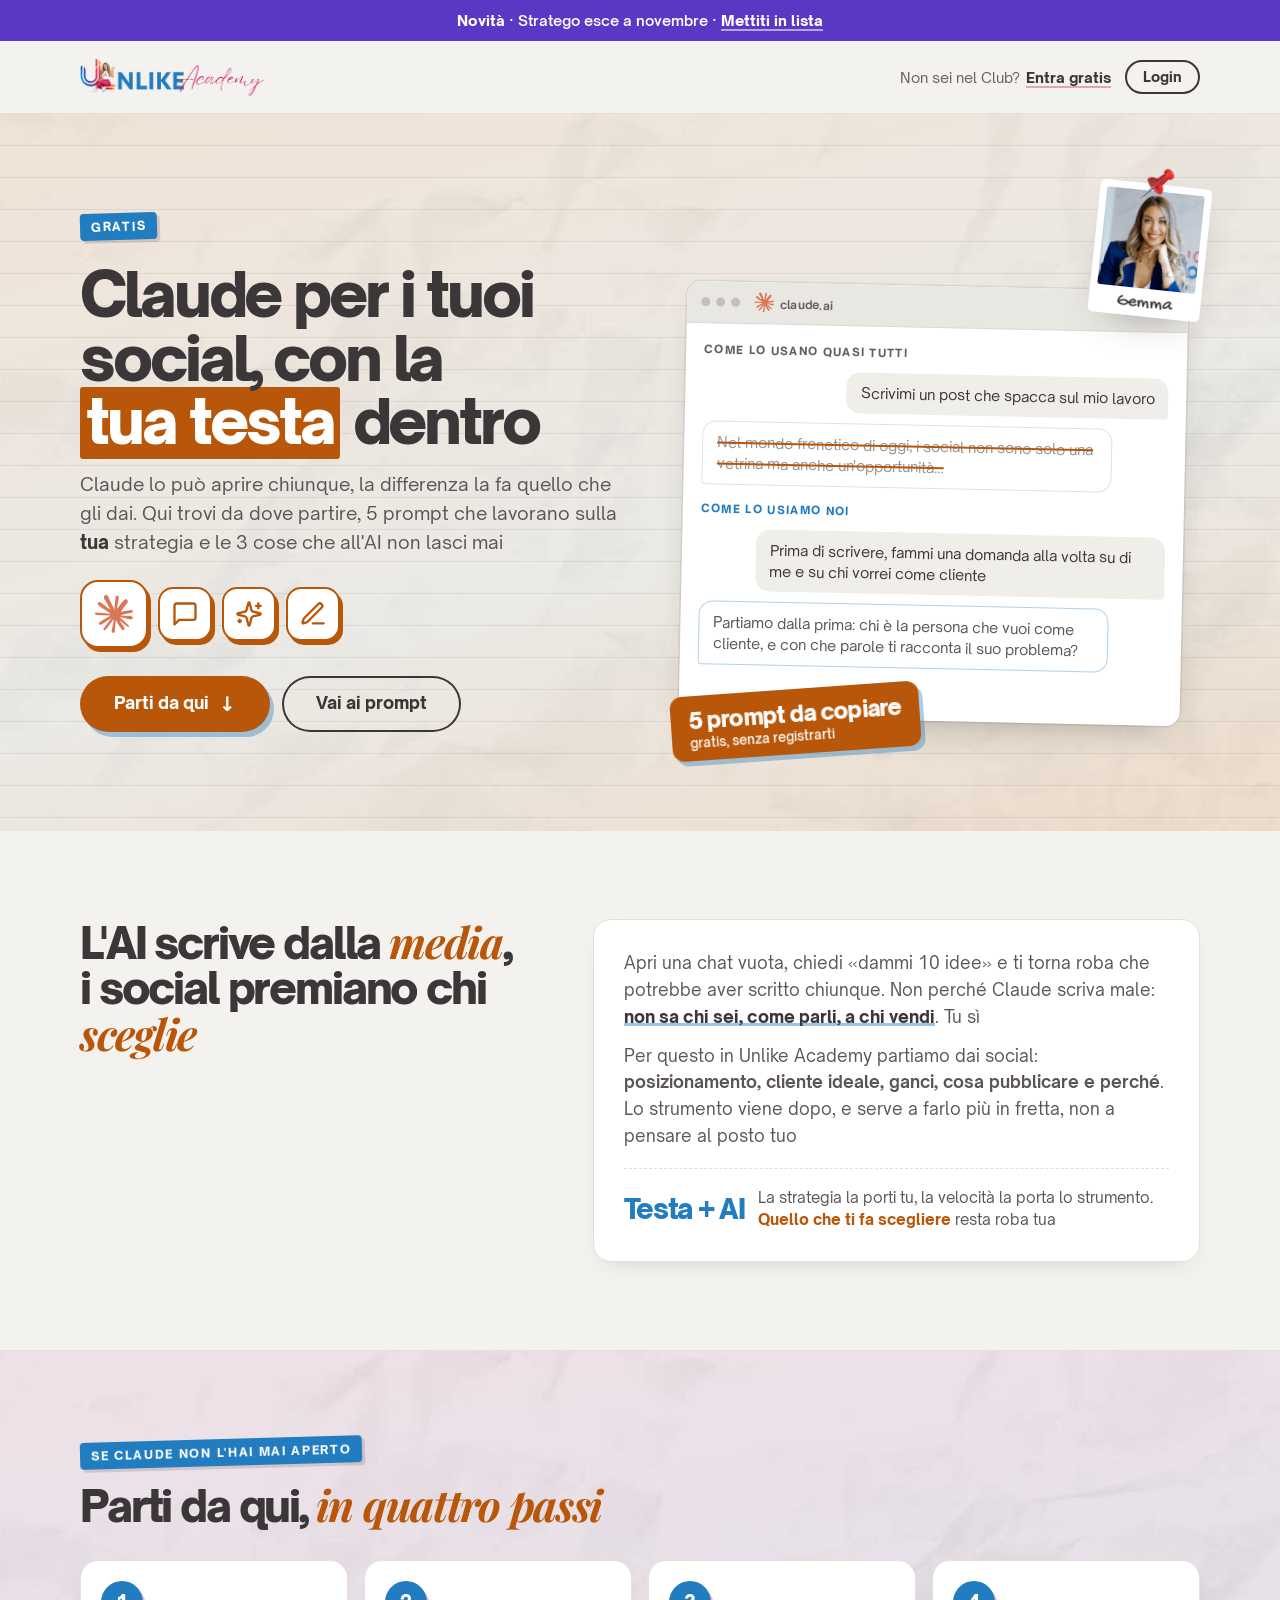
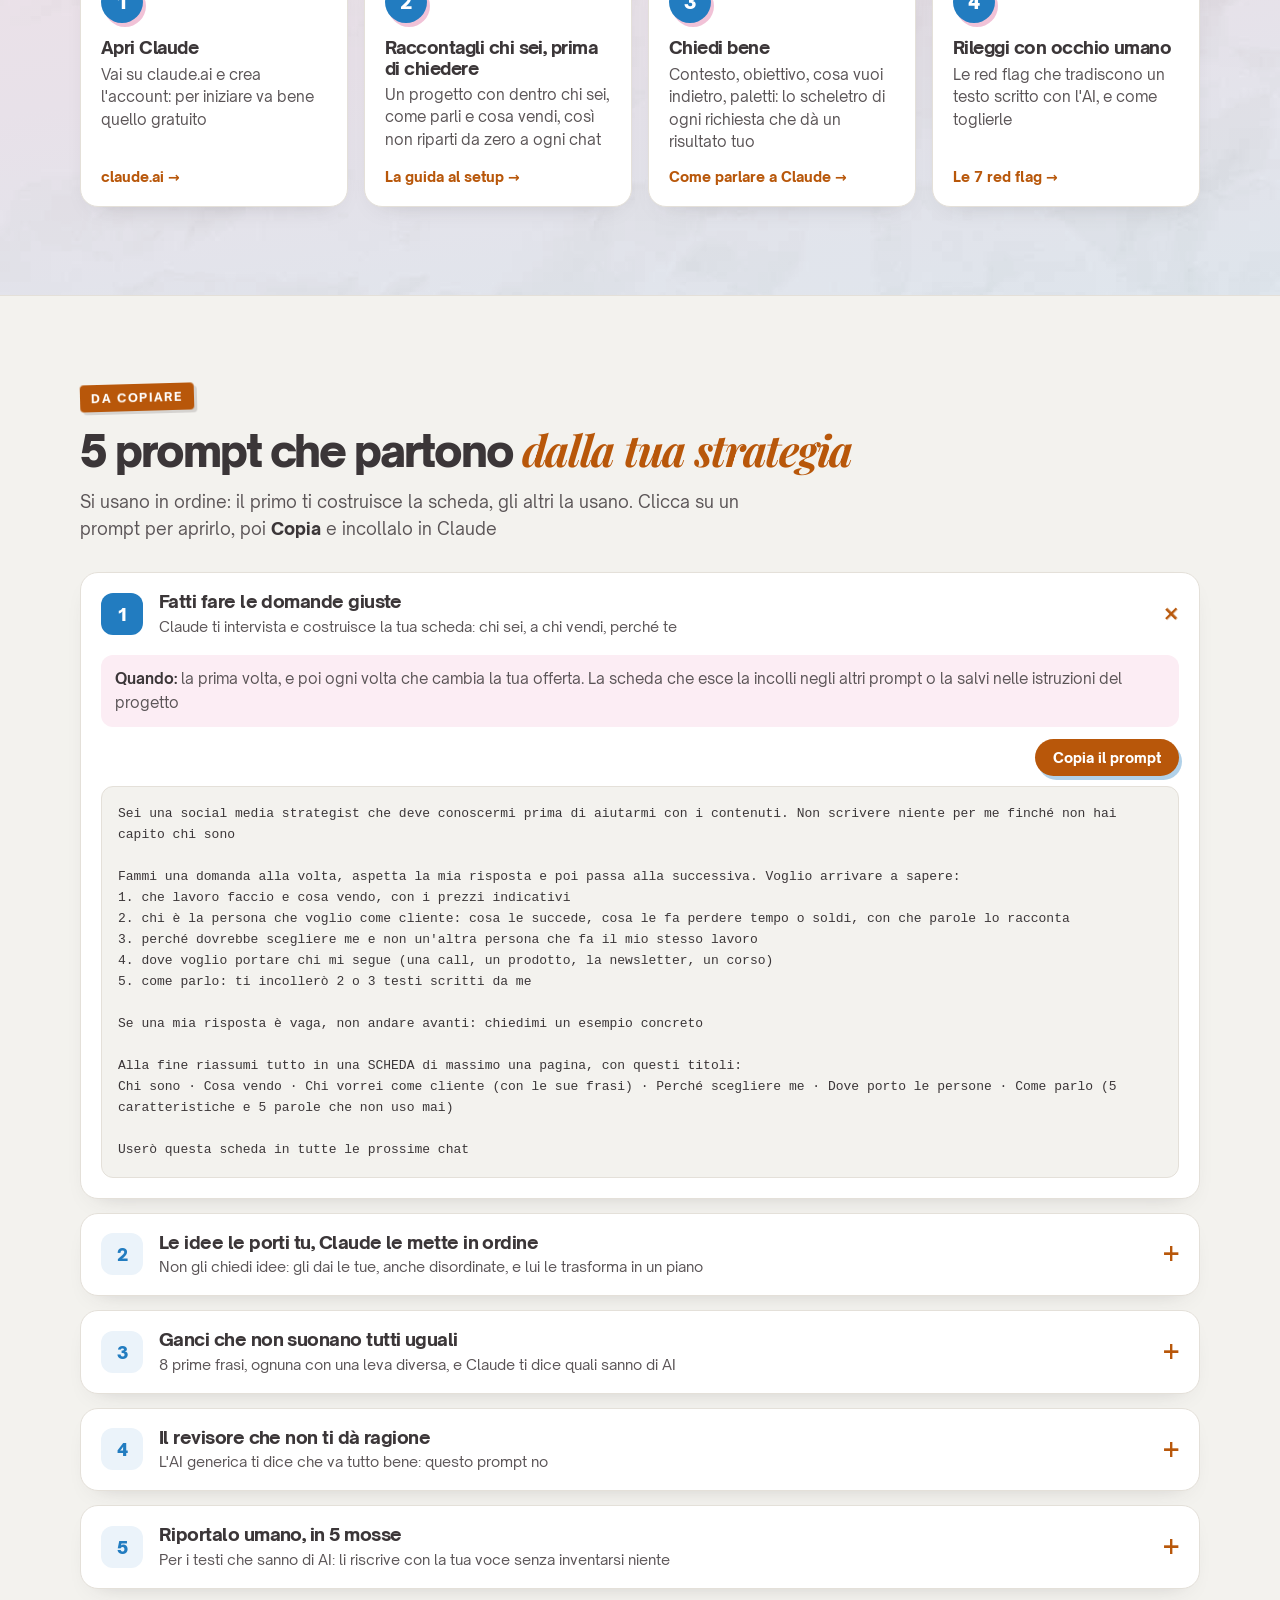
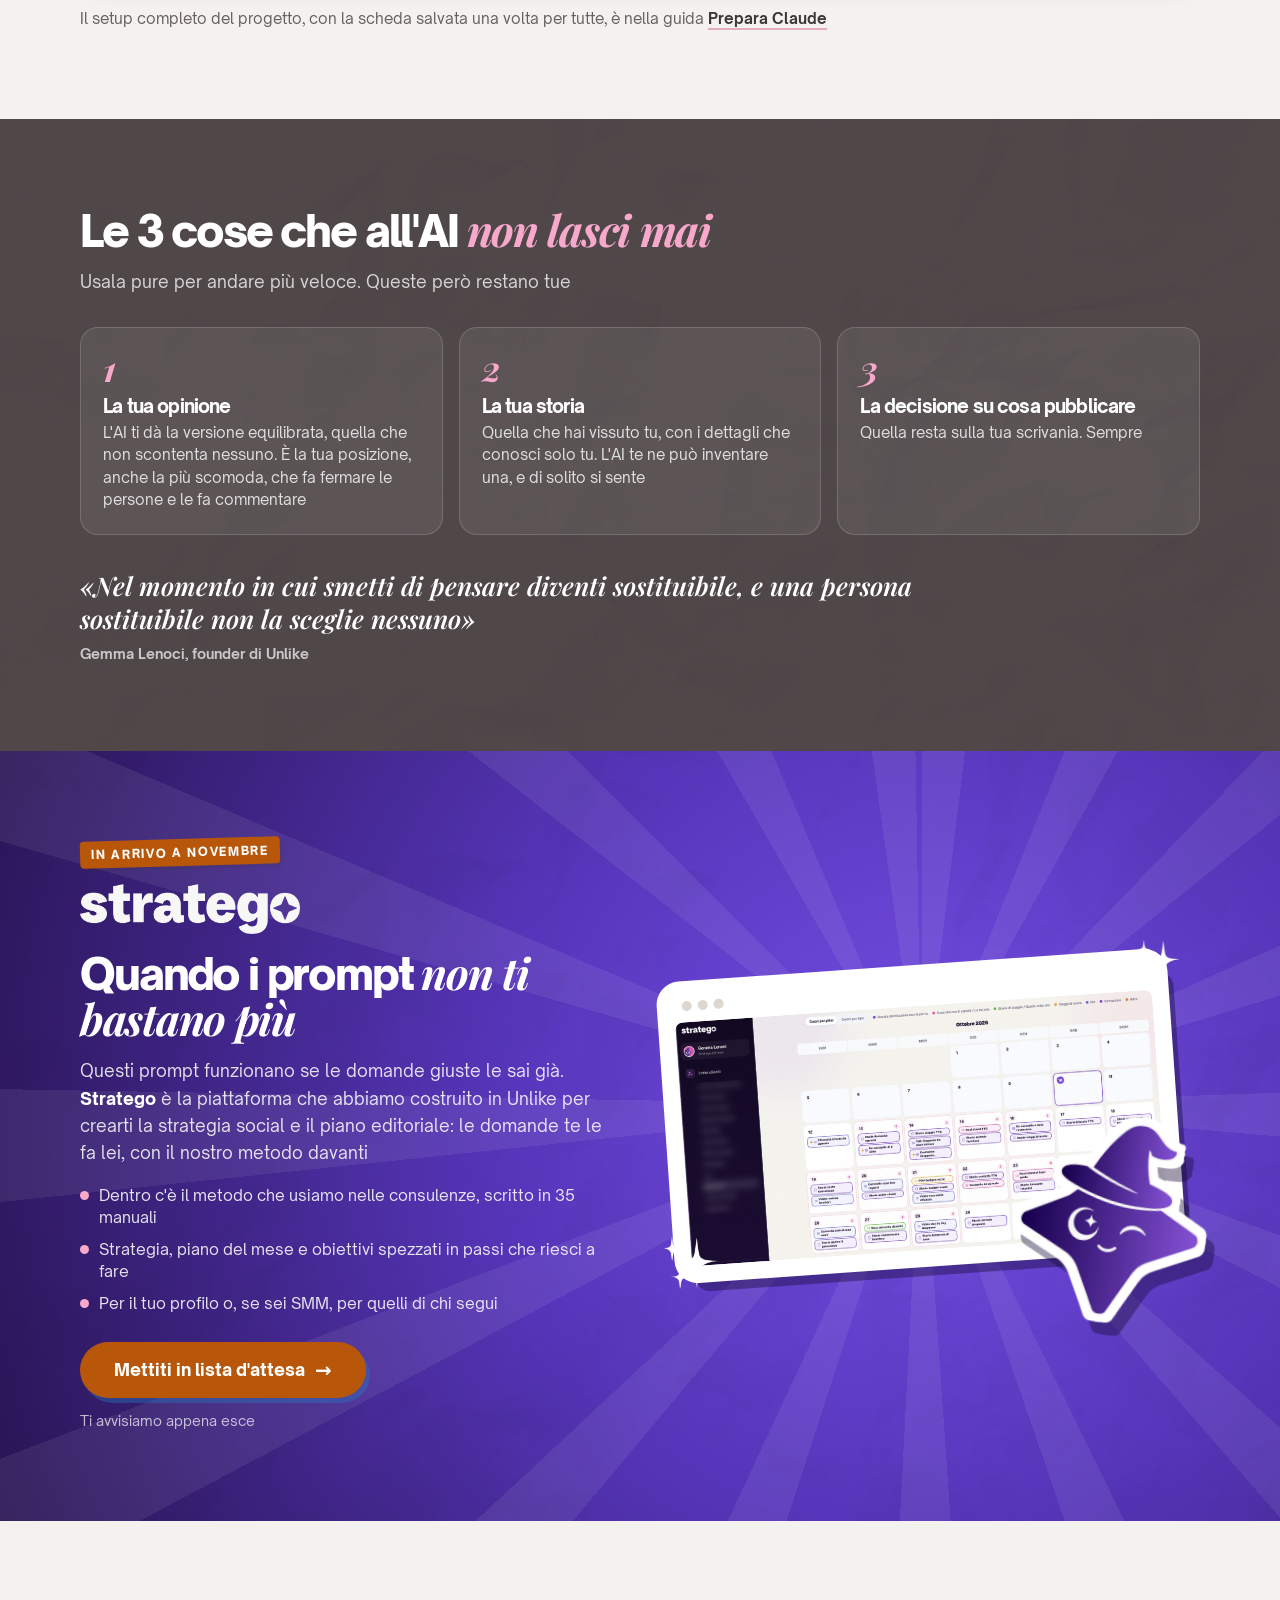
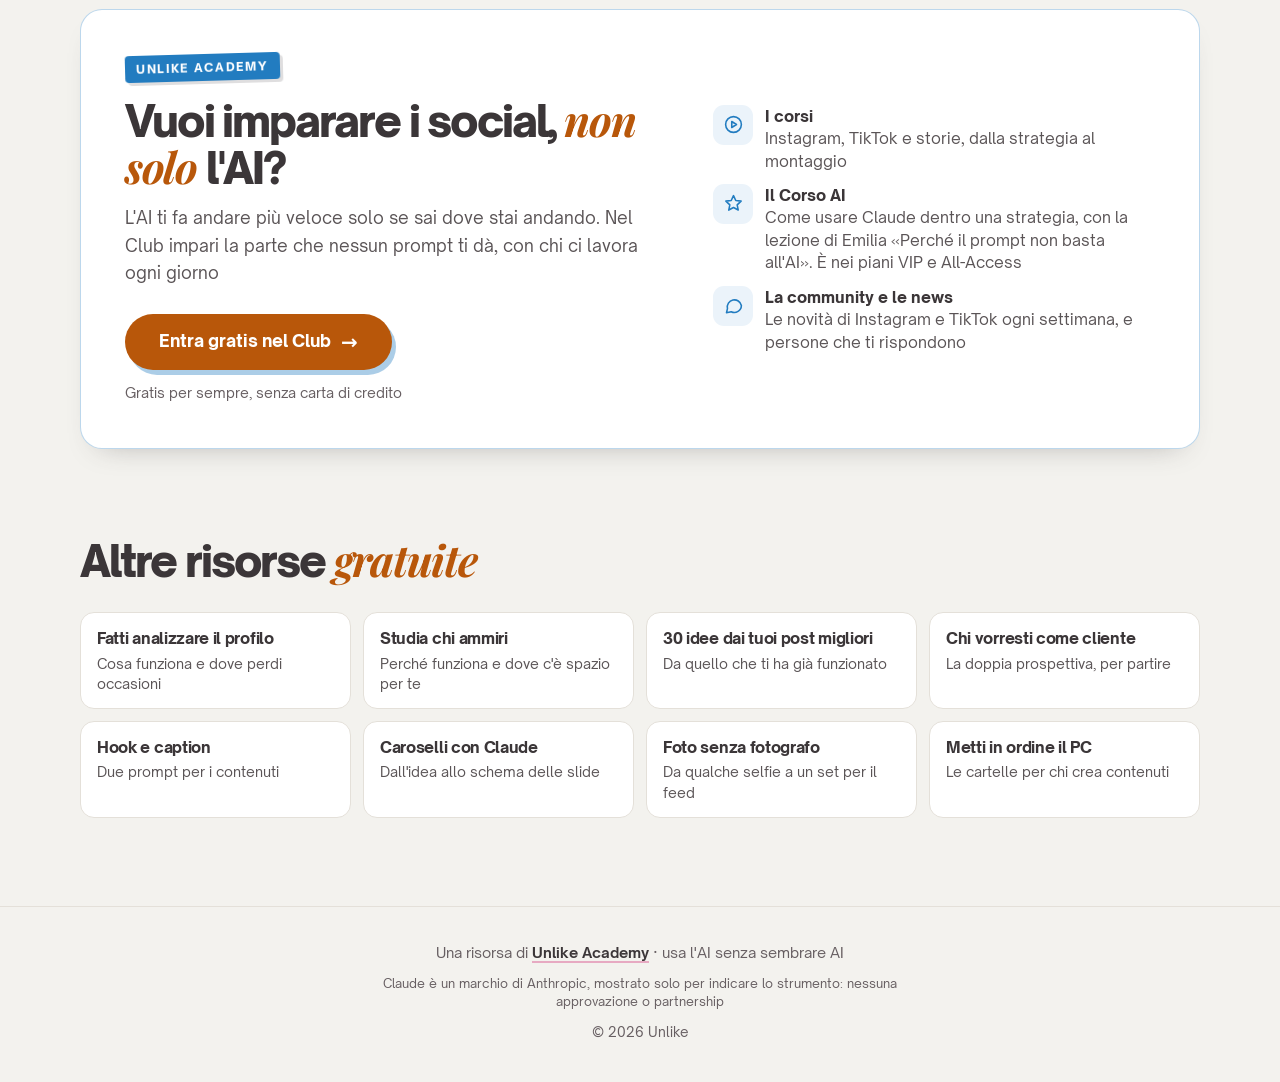
==== index.html @ d0c3ad4d "Testi neutri, senza distinzione di genere Co-Authored-By: Claude Sonnet 5.5 <noreply@anthropic.com>" ====
<!doctype html>
<html lang="it">
<head>
<meta charset="utf-8">
<meta name="viewport" content="width=device-width, initial-scale=1">
<title>Claude per i tuoi social · Unlike Academy</title>
<meta name="description" content="Da dove partire con Claude, 5 prompt che lavorano sulla tua strategia e le 3 cose che all'AI non lasci mai. Gratis, da Unlike Academy">
<link rel="canonical" href="https://aigratis.unlikeacademy.it/">
<meta property="og:title" content="Claude per i tuoi social, con la tua testa dentro">
<meta property="og:description" content="Da dove partire, 5 prompt da copiare e le 3 cose che all'AI non lasci mai. Gratis, da Unlike Academy">
<meta property="og:type" content="website">
<meta property="og:url" content="https://aigratis.unlikeacademy.it/">
<meta property="og:locale" content="it_IT">
<link rel="icon" href="assets/logo/favicon.png">
<link rel="apple-touch-icon" href="assets/logo/apple-touch-icon.png">
<link rel="preload" href="assets/fonts/open-sauce-sans-900.woff2" as="font" type="font/woff2" crossorigin>
<style>
@font-face{font-family:'Open Sauce Sans';src:url(assets/fonts/open-sauce-sans-400.woff2) format('woff2');font-weight:400;font-display:swap}
@font-face{font-family:'Open Sauce Sans';src:url(assets/fonts/open-sauce-sans-600.woff2) format('woff2');font-weight:600;font-display:swap}
@font-face{font-family:'Open Sauce Sans';src:url(assets/fonts/open-sauce-sans-700.woff2) format('woff2');font-weight:700;font-display:swap}
@font-face{font-family:'Open Sauce Sans';src:url(assets/fonts/open-sauce-sans-800.woff2) format('woff2');font-weight:800;font-display:swap}
@font-face{font-family:'Open Sauce Sans';src:url(assets/fonts/open-sauce-sans-900.woff2) format('woff2');font-weight:900;font-display:swap}
@font-face{font-family:'Playfair Display';src:url(assets/fonts/playfair-display-italic-base.woff2) format('woff2');font-weight:400 900;font-style:italic;font-display:swap}
@font-face{font-family:'Gochi Hand';src:url(assets/fonts/gochi-hand-400.woff2) format('woff2');font-weight:400;font-display:swap}

:root{
  --fucsia:#CD2471;--blu:#227CC0;--viola:#5B38C4;--viola-scuro:#2A1557;
  --ink:#3B3638;--body:#5A5456;--gray:#665E61;--line:#E4E0D9;--carta:#F3F2EE;--rosa-bg:#FCEDF4;--azzurro:#EBF3FA;
  --serif:'Playfair Display',Georgia,serif;--mano:'Gochi Hand',cursive;
  --mono:ui-monospace,SFMono-Regular,Menlo,Consolas,monospace;
  --ombra:0 18px 38px -20px rgba(59,54,56,.42)
}
*{margin:0;padding:0;box-sizing:border-box}
html{-webkit-text-size-adjust:100%;scroll-behavior:smooth}
body{font-family:'Open Sauce Sans',system-ui,sans-serif;color:var(--body);background:var(--carta);line-height:1.6;-webkit-font-smoothing:antialiased;overflow-x:hidden}
img{max-width:100%;height:auto;display:block}
a{color:inherit}
.wrap{width:min(1120px,92vw);margin-inline:auto}
h1,h2,h3{color:var(--ink);letter-spacing:-.045em;line-height:1.02}
h1,h2{isolation:isolate}
h1 em,h2 em{font-family:var(--serif);font-style:italic;font-weight:700;letter-spacing:-.03em;color:var(--fucsia)}
mark{position:relative;background:none;color:#fff;padding:0 .1em;white-space:nowrap}
mark::before{content:'';position:absolute;inset:.06em 0 -.02em;background:var(--fucsia);border-radius:.05em;z-index:-1}
mark.blu::before{background:var(--blu)}
.k{color:var(--fucsia);font-weight:800}
.s{color:var(--ink);font-weight:800;background:linear-gradient(transparent 82%,rgba(34,124,192,.45) 82%,rgba(34,124,192,.45) 94%,transparent 94%)}

.eyebrow{display:inline-block;font-weight:800;font-size:12px;line-height:1;letter-spacing:.14em;text-transform:uppercase;color:#fff;background:var(--blu);padding:8px 11px 7px;border-radius:4px;rotate:-1.6deg;box-shadow:3px 3px 0 rgba(59,54,56,.16)}
.eyebrow.rosa{background:var(--fucsia)}
.btn{display:inline-flex;align-items:center;justify-content:center;gap:10px;font-family:inherit;font-weight:800;font-size:17px;line-height:1.1;text-decoration:none;border:0;border-radius:100px;padding:18px 34px;cursor:pointer;transition:transform .2s,box-shadow .2s;text-align:center;background:var(--fucsia);color:#fff;box-shadow:4px 5px 0 rgba(34,124,192,.38)}
.btn:hover{transform:translate(-1px,-2px);box-shadow:5px 7px 0 rgba(34,124,192,.38)}
.btn:focus-visible,a:focus-visible,summary:focus-visible,button:focus-visible{outline:3px solid var(--blu);outline-offset:3px}
.btn-linea{background:transparent;color:var(--ink);box-shadow:inset 0 0 0 2px var(--ink)}
.btn-linea:hover{box-shadow:inset 0 0 0 2px var(--ink)}
.btn .ar{font-size:20px;line-height:1;transition:transform .2s}
.btn:hover .ar{transform:translateX(3px)}
.btns{display:flex;flex-wrap:wrap;gap:12px;margin-top:28px}

/* striscia Stratego */
.strip{display:block;background:var(--viola);color:#fff;text-decoration:none;font-size:14.5px;font-weight:600;text-align:center;padding:9px 16px}
.strip b{font-weight:800}
.strip u{text-decoration:none;border-bottom:2px solid rgba(255,255,255,.55);font-weight:800;white-space:nowrap}
.strip:hover u{border-bottom-color:#fff}

/* testata */
.hd{display:flex;align-items:center;justify-content:space-between;gap:16px;height:72px}
.hd img{height:38px;width:auto}
.hd a.acc{font-size:14.5px;color:var(--gray);text-decoration:none}
.hd a.acc b{color:var(--ink);font-weight:800;border-bottom:2px solid rgba(205,36,113,.4);margin-left:2px}
.hd a.acc:hover b{border-bottom-color:var(--fucsia)}

/* hero */
.hero{background:url(assets/texture/grana-leggera.jpg) center/cover,linear-gradient(rgba(34,124,192,.11) 1px,transparent 1px) 0 0/44px 44px,linear-gradient(90deg,rgba(34,124,192,.11) 1px,transparent 1px) 0 0/44px 44px,linear-gradient(165deg,#EBF3FA 0%,#F4F8FC 55%,#FCEDF4 100%);background-blend-mode:multiply,normal,normal,normal;border-top:1px solid var(--line)}
.hero .wrap{display:grid;grid-template-columns:1.02fr .98fr;gap:clamp(32px,5vw,64px);align-items:center;padding-block:clamp(40px,6vw,76px)}
.hero h1{font-weight:900;font-size:clamp(2.2rem,5.1vw,3.8rem);line-height:1.04;letter-spacing:-.05em;margin-top:22px}
.hero .sub{font-size:clamp(1.02rem,1.5vw,1.14rem);margin-top:18px;max-width:31em}
.hero .sub b{color:var(--ink);font-weight:800}

.visual{position:relative;padding:96px 16px 34px 0}
.frame{border-radius:14px;overflow:hidden;background:#fff;box-shadow:var(--ombra),0 0 0 1.5px rgba(59,54,56,.1);rotate:1.2deg}
.bar{display:flex;gap:6px;align-items:center;padding:10px 14px;background:#E9E7E1;border-bottom:1px solid rgba(59,54,56,.08)}
.bar i{width:9px;height:9px;border-radius:50%;background:rgba(59,54,56,.22);display:block}
.bar span{margin-left:8px;font-size:11.5px;font-weight:700;color:var(--gray);letter-spacing:.02em}
.chat{padding:18px 18px 52px;display:grid;gap:10px}
.chat .lbl{justify-self:start;font-size:11px;font-weight:800;letter-spacing:.12em;text-transform:uppercase;color:var(--gray)}
.chat .lbl.si{color:var(--blu);margin-top:6px}
.msg{max-width:88%;font-size:14.5px;line-height:1.45;padding:10px 14px;border-radius:14px}
.msg.tu{justify-self:end;background:#F0EEE9;color:var(--ink);border-bottom-right-radius:4px}
.msg.ai{justify-self:start;background:#fff;border:1.5px solid var(--line);color:var(--body);border-bottom-left-radius:4px}
.msg.no{color:#9A9395;text-decoration:line-through;text-decoration-color:var(--fucsia);text-decoration-thickness:2px}
.msg.ok{border-color:rgba(34,124,192,.35)}
.polaroid{position:absolute;right:-6px;top:-6px;width:112px;background:#fff;padding:7px 7px 28px;border-radius:5px;rotate:6deg;box-shadow:var(--ombra);z-index:2}
.polaroid img{aspect-ratio:1/1;object-fit:cover;object-position:50% 12%;border-radius:3px}
.polaroid span{position:absolute;left:0;right:0;bottom:4px;text-align:center;font-family:var(--mano);font-size:1.1rem;color:var(--ink);line-height:1}
.polaroid::before{content:'';position:absolute;top:-17px;left:50%;width:34px;height:34px;margin-left:-17px;background:url(assets/deco/puntina.png) center/contain no-repeat}
.sticker{position:absolute;left:-12px;bottom:0;z-index:2;background:var(--fucsia);color:#fff;border-radius:12px;padding:12px 18px 11px;rotate:-4deg;box-shadow:4px 5px 0 rgba(34,124,192,.38);line-height:1.15}
.sticker b{display:block;font-weight:900;font-size:1.4rem;letter-spacing:-.04em}
.sticker small{display:block;font-weight:600;font-size:.8rem;opacity:.95;margin-top:2px}

/* sezioni */
.sec{padding:clamp(52px,7vw,88px) 0}
.sh{font-weight:900;font-size:clamp(1.75rem,3.8vw,2.7rem);letter-spacing:-.05em;line-height:1.04}
.lead{margin-top:14px;font-size:1.06rem;max-width:40em}
.lead+.lead{margin-top:12px}
.lead b{color:var(--ink);font-weight:800}
.split{display:grid;grid-template-columns:.85fr 1.15fr;gap:clamp(28px,5vw,64px);align-items:start}
.split .sh{position:sticky;top:24px}

/* il punto */
.punto{background:#fff;border:1.5px solid var(--line);border-radius:18px;padding:clamp(22px,3vw,30px);box-shadow:0 10px 24px -18px rgba(59,54,56,.35)}
.punto p{font-size:1.05rem}
.punto p+p{margin-top:12px}
.punto .num{display:flex;gap:14px;align-items:center;margin-top:18px;padding-top:18px;border-top:1.5px dashed var(--line)}
.punto .num b{flex:none;font-weight:900;font-size:1.7rem;white-space:nowrap;letter-spacing:-.05em;color:var(--blu);line-height:1}
.punto .num span{font-size:15px;line-height:1.45}

/* passi */
.steps{background:url(assets/texture/grana-leggera.jpg) center/cover,linear-gradient(172deg,#FCEDF4 0%,#F5EEF6 50%,#EBF3FA 100%);background-blend-mode:multiply,normal;border-block:1px solid var(--line)}
.steps ol{list-style:none;display:grid;grid-template-columns:repeat(4,1fr);gap:16px;margin-top:32px}
.steps li{background:#fff;border:1.5px solid var(--line);border-radius:18px;padding:20px 20px 18px;box-shadow:0 10px 24px -18px rgba(59,54,56,.35);display:flex;flex-direction:column}
.steps .n{width:42px;height:42px;border-radius:50%;background:var(--blu);color:#fff;font-weight:900;font-size:1.2rem;letter-spacing:0;display:flex;align-items:center;justify-content:center;box-shadow:3px 4px 0 rgba(205,36,113,.28)}
.steps h3{font-weight:800;font-size:1.1rem;letter-spacing:-.03em;margin-top:14px;line-height:1.15}
.steps p{font-size:15px;margin-top:6px;line-height:1.5}
.steps a.go{margin-top:auto;padding-top:12px;font-size:14px;font-weight:800;color:var(--fucsia);text-decoration:none}
.steps a.go:hover{text-decoration:underline;text-underline-offset:3px}

/* prompt */
.prompts{display:grid;gap:14px;margin-top:30px}
.pr{background:#fff;border:1.5px solid var(--line);border-radius:18px;box-shadow:0 10px 24px -18px rgba(59,54,56,.35);overflow:hidden}
.pr summary{list-style:none;cursor:pointer;display:grid;grid-template-columns:auto 1fr auto;gap:16px;align-items:center;padding:18px 20px}
.pr summary::-webkit-details-marker{display:none}
.pr .pn{width:42px;height:42px;border-radius:12px;background:var(--azzurro);color:var(--blu);font-weight:900;font-size:1.1rem;display:flex;align-items:center;justify-content:center}
.pr[open] .pn{background:var(--blu);color:#fff}
.pr h3{font-weight:800;font-size:1.12rem;letter-spacing:-.03em;line-height:1.2}
.pr .q{display:block;font-size:14.5px;color:var(--body);font-weight:400;letter-spacing:0;margin-top:3px;line-height:1.45}
.pr .plus{font-size:1.6rem;font-weight:600;color:var(--fucsia);line-height:1}
.pr[open] .plus{transform:rotate(45deg)}
.pr .in{padding:0 20px 20px}
.pr .uso{font-size:15px;background:var(--rosa-bg);border-radius:12px;padding:12px 14px}
.pr .uso b{color:var(--ink)}
.pr .act{display:flex;justify-content:flex-end;margin-top:12px}
.copy{font-family:inherit;font-weight:800;font-size:14px;color:#fff;background:var(--fucsia);border:0;border-radius:100px;padding:10px 18px;cursor:pointer;box-shadow:3px 4px 0 rgba(34,124,192,.35)}
.copy.done{background:var(--blu);box-shadow:none}
.pr pre{margin-top:10px;padding:16px;background:var(--carta);border:1.5px solid var(--line);border-radius:12px;font-family:var(--mono);font-size:13px;line-height:1.62;white-space:pre-wrap;word-break:break-word;color:var(--ink);max-height:420px;overflow-y:auto}
.nota{margin-top:18px;font-size:15px;color:var(--gray)}
.nota a{color:var(--ink);font-weight:700;text-decoration:none;border-bottom:2px solid rgba(205,36,113,.35)}

/* tre cose */
.tre{background:url(assets/texture/grana-leggera.jpg) center/cover,#544B4D;background-blend-mode:multiply,normal;color:rgba(255,255,255,.82)}
.tre .sh{color:#fff}
.tre .sh em{color:#F7A8CB}
.tre .lead{color:rgba(255,255,255,.78)}
.tre ol{list-style:none;display:grid;grid-template-columns:repeat(3,1fr);gap:16px;margin-top:32px}
.tre li{background:rgba(255,255,255,.07);border:1.5px solid rgba(255,255,255,.16);border-radius:18px;padding:22px}
.tre li b{display:block;font-family:var(--serif);font-style:italic;font-weight:700;font-size:2.2rem;line-height:1;color:#F7A8CB}
.tre li h3{color:#fff;font-weight:800;font-size:1.15rem;margin-top:12px}
.tre li p{font-size:15px;margin-top:6px;line-height:1.5}
.cit{margin-top:34px;max-width:36em;font-family:var(--serif);font-style:italic;font-weight:600;font-size:clamp(1.25rem,2.4vw,1.6rem);line-height:1.3;color:#fff}
.cit small{display:block;font-family:'Open Sauce Sans',sans-serif;font-style:normal;font-weight:700;font-size:14px;color:rgba(255,255,255,.7);margin-top:10px}

/* Stratego */
.stratego{position:relative;overflow:hidden;color:rgba(255,255,255,.88);background:url(assets/texture/grana-leggera.jpg) center/cover,radial-gradient(circle at 72% 46%,#7A52F0 0%,#5B38C4 42%,#2A1557 100%);background-blend-mode:multiply,normal}
.stratego::before{content:'';position:absolute;inset:0;background:repeating-conic-gradient(from 0deg at 72% 46%,rgba(255,255,255,.07) 0 7deg,transparent 7deg 22deg);pointer-events:none}
.stratego .wrap{position:relative;display:grid;grid-template-columns:1fr 1fr;gap:clamp(28px,5vw,64px);align-items:center}
.stratego .wm{width:220px;margin-top:18px}
.stratego .sh{color:#fff;margin-top:16px}
.stratego .sh em{color:#fff}
.stratego .lead{color:rgba(255,255,255,.86)}
.stratego .lead b{color:#fff}
.stratego ul{list-style:none;margin-top:18px;display:grid;gap:9px}
.stratego li{display:flex;gap:10px;font-size:15.5px;line-height:1.45}
.stratego li::before{content:'';flex:none;width:9px;height:9px;border-radius:50%;background:#F7A8CB;margin-top:7px}
.stratego .micro{font-size:14px;color:rgba(255,255,255,.7);margin-top:12px}
.sv{position:relative;padding:20px 30px 60px 0}
.sv .win{background:#fff;border-radius:16px;padding:34px 10px 10px;rotate:-4deg;box-shadow:0 0 0 7px #fff,12px 16px 0 rgba(20,8,50,.4);position:relative}
.sv .win::before{content:'';position:absolute;left:18px;top:13px;width:10px;height:10px;border-radius:50%;background:#DCD7CF;box-shadow:16px 0 0 #DCD7CF,32px 0 0 #DCD7CF}
.sv .win img{border-radius:8px}
.sv .mago{position:absolute;right:-6px;bottom:0;width:min(190px,40%);rotate:8deg;filter:drop-shadow(0 6px 0 #fff) drop-shadow(0 -6px 0 #fff) drop-shadow(6px 0 0 #fff) drop-shadow(-6px 0 0 #fff) drop-shadow(10px 12px 0 rgba(20,8,50,.4))}
.sv .sc{position:absolute;filter:brightness(0) invert(1);width:56px}

/* Club */
.club .box{background:#fff;border:1.5px solid rgba(34,124,192,.3);border-radius:22px;padding:clamp(24px,4vw,44px);box-shadow:0 14px 30px -20px rgba(59,54,56,.4);display:grid;grid-template-columns:1.1fr .9fr;gap:clamp(24px,4vw,48px);align-items:center}
.club ul{list-style:none;display:grid;gap:12px}
.club li{display:grid;grid-template-columns:40px 1fr;gap:12px;align-items:start;font-size:15.5px;line-height:1.45}
.club li .ic{width:40px;height:40px;border-radius:11px;background:var(--azzurro);color:var(--blu);display:flex;align-items:center;justify-content:center}
.club li .ic svg{width:21px;height:21px;fill:none;stroke:currentColor;stroke-width:1.8;stroke-linecap:round;stroke-linejoin:round}
.club li b{display:block;color:var(--ink);font-weight:800}
.club .micro{font-size:14px;color:var(--gray);margin-top:12px}

/* altre risorse */
.altre{display:grid;grid-template-columns:repeat(4,1fr);gap:12px;margin-top:28px}
.altre a{background:#fff;border:1.5px solid var(--line);border-radius:14px;padding:16px 16px 14px;text-decoration:none;transition:border-color .2s,transform .2s}
.altre a:hover{border-color:rgba(205,36,113,.45);transform:translateY(-2px)}
.altre b{display:block;color:var(--ink);font-weight:800;font-size:15.5px;letter-spacing:-.02em;line-height:1.25}
.altre span{display:block;font-size:14px;margin-top:5px;line-height:1.45}

footer{padding:34px 0 40px;text-align:center;font-size:14.5px;color:var(--gray);border-top:1px solid var(--line)}
footer p+p{margin-top:10px;font-size:13.5px}
footer a{color:var(--ink);font-weight:700;text-decoration:none;border-bottom:2px solid rgba(205,36,113,.35)}
footer a:hover{border-bottom-color:var(--fucsia)}

@media(max-width:980px){
  .steps ol{grid-template-columns:repeat(2,1fr)}
  .altre{grid-template-columns:repeat(2,1fr)}
}
@media(max-width:900px){
  .hero .wrap,.split,.stratego .wrap,.club .box{grid-template-columns:1fr}
  .split .sh{position:static}
  .visual{max-width:560px;margin-inline:auto;width:100%;padding-top:84px}
  .sv{max-width:560px;margin-inline:auto;width:100%}
  .tre ol{grid-template-columns:1fr}
}
@media(max-width:640px){
  .hd{height:64px}.hd img{height:33px}
  .hd a.acc span{display:none}
  .btn{width:100%}
  .hero .wrap{padding-top:30px}
  .visual{padding-right:8px}
  .polaroid{width:86px;right:-2px}
  .sticker{left:-4px;padding:10px 14px 9px}
  .sticker b{font-size:1.15rem}
  .msg{font-size:13.5px;max-width:92%}
  .steps ol,.altre{grid-template-columns:1fr}
  .pr summary{grid-template-columns:auto 1fr;gap:12px;padding:16px}
  .pr .plus{display:none}
  .pr .in{padding:0 14px 16px}
  .pr pre{font-size:12.5px;padding:12px}
  .copy{width:100%}
  .stratego .wm{width:170px}
}
@media(prefers-reduced-motion:reduce){*{transition:none!important;scroll-behavior:auto!important}}

/* Login di Circle in alto a destra (19/10/2026) */
.hd .dx{display:flex;align-items:center;gap:14px}
.hd .login{font-size:14px;font-weight:800;color:var(--ink);text-decoration:none;border:2px solid var(--ink);border-radius:100px;padding:7px 16px;line-height:1.1;white-space:nowrap;transition:background .15s,color .15s}
.hd .login:hover{background:var(--ink);color:#fff}
@media(max-width:640px){.hd .dx{gap:10px}.hd .dx .back{display:none}.hd .login{padding:6px 13px;font-size:13.5px}}
@media(max-width:480px){.hd .dx .acc{display:none}}
@media(max-width:480px){.hd .dx .acc{display:none}}

/* Kit di riconoscimento della risorsa (19/10/2026) */
:root{--fucsia:#B8570A}
.hero{background:url(assets/texture/grana-leggera.jpg) center/cover,repeating-linear-gradient(transparent,transparent 31px,rgba(59,54,56,.09) 31px,rgba(59,54,56,.09) 32px),linear-gradient(165deg,#FDF0E2 0%,#F8F7F3 58%,#FBE9D6 100%);background-blend-mode:multiply,normal,normal}

.rigatop{display:flex;align-items:center;gap:18px;flex-wrap:wrap}
.timbro{font-family:'Gochi Hand',cursive;font-size:1.3rem;line-height:1;color:var(--fucsia);rotate:-4deg;border:2.5px solid var(--fucsia);border-radius:10px;padding:4px 12px 2px;white-space:nowrap;display:inline-block}
.kit{display:flex;flex-wrap:wrap;align-items:center;gap:10px;margin-top:22px}
.kit .cap{font-family:'Gochi Hand',cursive;font-size:1.2rem;line-height:1.1;color:var(--fucsia);rotate:-2deg;margin-left:6px}
.kt{position:relative;width:54px;height:54px;border-radius:15px;background:#fff;border:2px solid var(--fucsia);box-shadow:3px 4px 0 var(--fucsia);display:flex;align-items:center;justify-content:center;color:var(--fucsia);flex:none}
.kt.grande{width:68px;height:68px;border-radius:18px}
.kt img{width:30px;height:30px;object-fit:contain;display:block}
.kt.grande img{width:38px;height:38px}
.kt svg.ic{width:28px;height:28px}
.kt.grande svg.ic{width:36px;height:36px}
.kt.scuro{background:#2B2628;border-color:#2B2628}
.kt.barrato{box-shadow:none;border-color:var(--line,#E4E0D9)}
.kt.barrato img,.kt.barrato svg.ic{filter:grayscale(1);opacity:.45}
.kt svg.x{position:absolute;left:6px;top:6px;width:calc(100% - 12px);height:calc(100% - 12px);color:var(--fucsia)}
.voto87{display:inline-flex;align-items:baseline;gap:2px;border:3px solid var(--fucsia);border-radius:100px;padding:6px 18px;background:#fff;color:var(--fucsia);font-weight:700}
.voto87 b{font-size:2rem;letter-spacing:-.05em;font-weight:900;color:var(--fucsia)}
.logo-in{width:20px;height:20px;vertical-align:-4px;margin-right:6px;object-fit:contain;display:inline-block}
.marchi{font-size:12.5px;color:var(--gray,#665E61);max-width:46em;margin:10px auto 0;line-height:1.45}
@media(max-width:640px){.kt{width:48px;height:48px}.kt.grande{width:60px;height:60px}.kit{gap:8px}}
</style>
</head>
<body>

<a class="strip" href="#stratego"><b>Novità</b> · Stratego esce a novembre · <u>Mettiti in lista</u></a>

<header class="wrap hd">
  <img src="assets/logo/logo.webp" alt="Unlike Academy" width="768" height="158">
  <div class="dx"><a class="acc" href="https://entra.unlikeacademy.it/?utm_source=aigratis&amp;utm_medium=testata&amp;utm_campaign=claude"><span>Non sei nel Club?</span> <b>Entra gratis</b></a><a class="login" href="https://club.unlikeacademy.it/sign_in" target="_blank" rel="noopener">Login</a></div>
</header>

<main>
<section class="hero">
  <div class="wrap">
    <div>
      <span class="eyebrow">Gratis</span>
      <h1>Claude per i tuoi social, con la <mark>tua testa</mark> dentro</h1>
      <p class="sub">Claude lo può aprire chiunque, la differenza la fa quello che gli dai. Qui trovi da dove partire, 5 prompt che lavorano sulla <b>tua</b> strategia e le 3 cose che all'AI non lasci mai</p>
      <!-- kit --><div class="kit"><span class="kt grande"><img src="assets/loghi/claude.svg" alt="Claude" width="30" height="30"></span><span class="kt"><svg class="ic" viewBox="0 0 24 24" fill="none" stroke="currentColor" stroke-width="2" stroke-linecap="round" stroke-linejoin="round" aria-hidden="true">
  <path d="M21 15a2 2 0 0 1-2 2H7l-4 4V5a2 2 0 0 1 2-2h14a2 2 0 0 1 2 2z" />
</svg></span><span class="kt"><svg class="ic" viewBox="0 0 24 24" fill="none" stroke="currentColor" stroke-width="2" stroke-linecap="round" stroke-linejoin="round" aria-hidden="true">
  <path d="M9.937 15.5A2 2 0 0 0 8.5 14.063l-6.135-1.582a.5.5 0 0 1 0-.962L8.5 9.936A2 2 0 0 0 9.937 8.5l1.582-6.135a.5.5 0 0 1 .963 0L14.063 8.5A2 2 0 0 0 15.5 9.937l6.135 1.581a.5.5 0 0 1 0 .964L15.5 14.063a2 2 0 0 0-1.437 1.437l-1.582 6.135a.5.5 0 0 1-.963 0z" />
  <path d="M20 3v4" />
  <path d="M22 5h-4" />
  <path d="M4 17v2" />
  <path d="M5 18H3" />
</svg></span><span class="kt"><svg class="ic" viewBox="0 0 24 24" fill="none" stroke="currentColor" stroke-width="2" stroke-linecap="round" stroke-linejoin="round" aria-hidden="true">
  <path d="M12 20h9" />
  <path d="M16.376 3.622a1 1 0 0 1 3.002 3.002L7.368 18.635a2 2 0 0 1-.855.506l-2.872.838a.5.5 0 0 1-.62-.62l.838-2.872a2 2 0 0 1 .506-.854z" />
</svg></span></div><div class="btns">
        <a class="btn" href="#parti">Parti da qui <span class="ar">&darr;</span></a>
        <a class="btn btn-linea" href="#prompt">Vai ai prompt</a>
      </div>
    </div>
    <div class="visual">
      <figure class="polaroid"><img src="assets/img/gemma-polaroid.jpg" alt="Gemma Lenoci" width="390" height="520"><span>Gemma</span></figure>
      <div class="frame" aria-hidden="true">
        <div class="bar"><i></i><i></i><i></i><span><img class="logo-in" src="assets/loghi/claude.svg" alt="" width="20" height="20">claude.ai</span></div>
        <div class="chat">
          <span class="lbl">Come lo usano quasi tutti</span>
          <div class="msg tu">Scrivimi un post che spacca sul mio lavoro</div>
          <div class="msg ai no">Nel mondo frenetico di oggi, i social non sono solo una vetrina ma anche un'opportunità…</div>
          <span class="lbl si">Come lo usiamo noi</span>
          <div class="msg tu">Prima di scrivere, fammi una domanda alla volta su di me e su chi vorrei come cliente</div>
          <div class="msg ai ok">Partiamo dalla prima: chi è la persona che vuoi come cliente, e con che parole ti racconta il suo problema?</div>
        </div>
      </div>
      <div class="sticker"><b>5 prompt da copiare</b><small>gratis, senza registrarti</small></div>
    </div>
  </div>
</section>

<section class="sec">
  <div class="wrap split">
    <h2 class="sh">L'AI scrive dalla <em>media</em>, i social premiano chi <em>sceglie</em></h2>
    <div class="punto">
      <p>Apri una chat vuota, chiedi «dammi 10 idee» e ti torna roba che potrebbe aver scritto chiunque. Non perché Claude scriva male: <span class="s">non sa chi sei, come parli, a chi vendi</span>. Tu sì</p>
      <p>Per questo in Unlike Academy partiamo dai social: <b>posizionamento, cliente ideale, ganci, cosa pubblicare e perché</b>. Lo strumento viene dopo, e serve a farlo più in fretta, non a pensare al posto tuo</p>
      <div class="num"><b>Testa + AI</b><span>La strategia la porti tu, la velocità la porta lo strumento. <span class="k">Quello che ti fa scegliere</span> resta roba tua</span></div>
    </div>
  </div>
</section>

<section class="sec steps" id="parti">
  <div class="wrap">
    <span class="eyebrow">Se Claude non l'hai mai aperto</span>
    <h2 class="sh" style="margin-top:16px">Parti da qui, <em>in quattro passi</em></h2>
    <ol>
      <li><span class="n">1</span><h3>Apri Claude</h3><p>Vai su claude.ai e crea l'account: per iniziare va bene quello gratuito</p><a class="go" href="https://claude.ai" target="_blank" rel="noopener">claude.ai &rarr;</a></li>
      <li><span class="n">2</span><h3>Raccontagli chi sei, prima di chiedere</h3><p>Un progetto con dentro chi sei, come parli e cosa vendi, così non riparti da zero a ogni chat</p><a class="go" href="prepara-claude.html">La guida al setup &rarr;</a></li>
      <li><span class="n">3</span><h3>Chiedi bene</h3><p>Contesto, obiettivo, cosa vuoi indietro, paletti: lo scheletro di ogni richiesta che dà un risultato tuo</p><a class="go" href="parlare-a-claude.html">Come parlare a Claude &rarr;</a></li>
      <li><span class="n">4</span><h3>Rileggi con occhio umano</h3><p>Le red flag che tradiscono un testo scritto con l'AI, e come toglierle</p><a class="go" href="scrivi-senza-ai.html">Le 7 red flag &rarr;</a></li>
    </ol>
  </div>
</section>

<section class="sec" id="prompt">
  <div class="wrap">
    <span class="eyebrow rosa">Da copiare</span>
    <h2 class="sh" style="margin-top:16px">5 prompt che partono <em>dalla tua strategia</em></h2>
    <p class="lead">Si usano in ordine: il primo ti costruisce la scheda, gli altri la usano. Clicca su un prompt per aprirlo, poi <b>Copia</b> e incollalo in Claude</p>

    <div class="prompts">
      <details class="pr" open>
        <summary><span class="pn">1</span><h3>Fatti fare le domande giuste<span class="q">Claude ti intervista e costruisce la tua scheda: chi sei, a chi vendi, perché te</span></h3><span class="plus">+</span></summary>
        <div class="in">
          <p class="uso"><b>Quando:</b> la prima volta, e poi ogni volta che cambia la tua offerta. La scheda che esce la incolli negli altri prompt o la salvi nelle istruzioni del progetto</p>
          <div class="act"><button class="copy" data-target="p1" type="button">Copia il prompt</button></div>
<pre id="p1">Sei una social media strategist che deve conoscermi prima di aiutarmi con i contenuti. Non scrivere niente per me finché non hai capito chi sono

Fammi una domanda alla volta, aspetta la mia risposta e poi passa alla successiva. Voglio arrivare a sapere:
1. che lavoro faccio e cosa vendo, con i prezzi indicativi
2. chi è la persona che voglio come cliente: cosa le succede, cosa le fa perdere tempo o soldi, con che parole lo racconta
3. perché dovrebbe scegliere me e non un'altra persona che fa il mio stesso lavoro
4. dove voglio portare chi mi segue (una call, un prodotto, la newsletter, un corso)
5. come parlo: ti incollerò 2 o 3 testi scritti da me

Se una mia risposta è vaga, non andare avanti: chiedimi un esempio concreto

Alla fine riassumi tutto in una SCHEDA di massimo una pagina, con questi titoli:
Chi sono · Cosa vendo · Chi vorrei come cliente (con le sue frasi) · Perché scegliere me · Dove porto le persone · Come parlo (5 caratteristiche e 5 parole che non uso mai)

Userò questa scheda in tutte le prossime chat</pre>
        </div>
      </details>

      <details class="pr">
        <summary><span class="pn">2</span><h3>Le idee le porti tu, Claude le mette in ordine<span class="q">Non gli chiedi idee: gli dai le tue, anche disordinate, e lui le trasforma in un piano</span></h3><span class="plus">+</span></summary>
        <div class="in">
          <p class="uso"><b>Quando:</b> una volta a settimana, con gli appunti sul telefono, le domande che ti fanno in DM e le frasi sentite dalle clienti</p>
          <div class="act"><button class="copy" data-target="p2" type="button">Copia il prompt</button></div>
<pre id="p2">Ecco la mia SCHEDA:
[incolla la scheda]

Qui sotto ti incollo le mie idee così come sono: appunti, frasi sentite dalle clienti, domande che mi fanno spesso, cose che ho notato questa settimana
[incolla i tuoi appunti, anche disordinati]

Non inventare idee nuove. Lavora solo sulle mie:
1. raggruppale per obiettivo: farmi scoprire, farmi conoscere e dare fiducia, vendere
2. per ognuna scrivi il formato più adatto (reel parlato, carosello, storie) e il motivo in una riga
3. dimmi quali idee sono troppo generiche e cosa manca per renderle mie (un esempio, un numero, una storia vera)
4. se un obiettivo resta vuoto dimmelo, non riempirlo tu

Restituisci una tabella con queste colonne: idea · obiettivo · formato · cosa aggiungere</pre>
        </div>
      </details>

      <details class="pr">
        <summary><span class="pn">3</span><h3>Ganci che non suonano tutti uguali<span class="q">8 prime frasi, ognuna con una leva diversa, e Claude ti dice quali sanno di AI</span></h3><span class="plus">+</span></summary>
        <div class="in">
          <p class="uso"><b>Quando:</b> hai l'idea ma non sai come aprire il contenuto. Scegli tu il gancio, poi lo dici con le tue parole</p>
          <div class="act"><button class="copy" data-target="p3" type="button">Copia il prompt</button></div>
<pre id="p3">Ecco la mia SCHEDA:
[incolla la scheda]

L'idea del contenuto è: [scrivi l'idea in una frase]

Scrivimi 8 ganci (la prima frase, quella che ferma lo scroll), ognuno con una leva diversa: un errore comune, una frase vera di chi vorrei come cliente, un numero, un'opinione netta, una domanda scomoda, un prima e dopo, una confessione, il contrario di quello che dicono tutti

Regole:
- usa le parole di chi vorrei come cliente, non le mie
- massimo 12 parole
- niente "scopri", "il segreto", niente emoji, niente trattini lunghi
- niente promesse che non posso mantenere

Poi segna i 2 ganci che secondo te suonano più "da AI" e spiega perché, e i 2 più forti per chi vorrei come cliente, con il motivo</pre>
        </div>
      </details>

      <details class="pr">
        <summary><span class="pn">4</span><h3>Il revisore che non ti dà ragione<span class="q">L'AI generica ti dice che va tutto bene: questo prompt no</span></h3><span class="plus">+</span></summary>
        <div class="in">
          <p class="uso"><b>Quando:</b> prima di pubblicare. Funziona su caption, script dei reel e testi delle slide</p>
          <div class="act"><button class="copy" data-target="p4" type="button">Copia il prompt</button></div>
<pre id="p4">Ecco la mia SCHEDA:
[incolla la scheda]

Ecco il contenuto che voglio pubblicare:
[incolla testo, script o slide]

Non farmi complimenti e non riscriverlo tutto. Fai la revisione come la farebbe una strategist esigente:
1. chi vorrei come cliente si ferma a leggerlo? Se no, in che punto la perdo
2. si capisce cosa penso io, o è un'opinione che potrebbe avere chiunque?
3. c'è una cosa vera mia (un caso, una storia, un numero) o è tutto generale?
4. dove porto le persone alla fine? È coerente con la mia scheda?
5. ci sono frasi che suonano da AI (elenchi di tre cose, "non solo... ma anche", trattini lunghi, chiuse a effetto)?

Per ogni punto dammi un voto da 1 a 5, la frase precisa che non va e cosa cambieresti. Se il contenuto non è da pubblicare, dimmelo</pre>
        </div>
      </details>

      <details class="pr">
        <summary><span class="pn">5</span><h3>Riportalo umano, in 5 mosse<span class="q">Per i testi che sanno di AI: li riscrive con la tua voce senza inventarsi niente</span></h3><span class="plus">+</span></summary>
        <div class="in">
          <p class="uso"><b>Quando:</b> hai un testo che «si sente» fatto con l'AI. Le parentesi quadre che lascia sono il pezzo che tocca a te</p>
          <div class="act"><button class="copy" data-target="p5" type="button">Copia il prompt</button></div>
<pre id="p5">Questo testo l'ho scritto con l'AI e si sente:
[incolla il testo]

Ecco 2 o 3 testi scritti da me, per farti sentire come parlo:
[incolla i tuoi testi]

Riscrivilo con la mia voce seguendo queste 5 mosse:
1. togli tutti i trattini lunghi
2. elimina le costruzioni "non solo... ma anche" e gli elenchi di tre cose di fila
3. alterna frasi lunghe e frasi corte, come quando parlo
4. dove il testo resta in equilibrio, rimetti un'opinione netta
5. dove c'è una frase generica lascia una parentesi quadra [qui metti un tuo esempio vero] invece di inventarlo tu

Non aggiungere dettagli, storie o numeri che non ti ho dato. Alla fine elencami cosa hai cambiato</pre>
        </div>
      </details>
    </div>
    <p class="nota">Il setup completo del progetto, con la scheda salvata una volta per tutte, è nella guida <a href="prepara-claude.html">Prepara Claude</a></p>
  </div>
</section>

<section class="sec tre">
  <div class="wrap">
    <h2 class="sh">Le 3 cose che all'AI <em>non lasci mai</em></h2>
    <p class="lead">Usala pure per andare più veloce. Queste però restano tue</p>
    <ol>
      <li><b>1</b><h3>La tua opinione</h3><p>L'AI ti dà la versione equilibrata, quella che non scontenta nessuno. È la tua posizione, anche la più scomoda, che fa fermare le persone e le fa commentare</p></li>
      <li><b>2</b><h3>La tua storia</h3><p>Quella che hai vissuto tu, con i dettagli che conosci solo tu. L'AI te ne può inventare una, e di solito si sente</p></li>
      <li><b>3</b><h3>La decisione su cosa pubblicare</h3><p>Quella resta sulla tua scrivania. Sempre</p></li>
    </ol>
    <p class="cit">«Nel momento in cui smetti di pensare diventi sostituibile, e una persona sostituibile non la sceglie nessuno»<small>Gemma Lenoci, founder di Unlike</small></p>
  </div>
</section>

<section class="sec stratego" id="stratego">
  <div class="wrap">
    <div>
      <span class="eyebrow rosa">In arrivo a novembre</span>
      <img class="wm" src="assets/stratego/stratego-wordmark-bianco.png" alt="Stratego" width="800" height="179">
      <h2 class="sh">Quando i prompt <em>non ti bastano più</em></h2>
      <p class="lead">Questi prompt funzionano se le domande giuste le sai già. <b>Stratego</b> è la piattaforma che abbiamo costruito in Unlike per crearti la strategia social e il piano editoriale: le domande te le fa lei, con il nostro metodo davanti</p>
      <ul>
        <li>Dentro c'è il metodo che usiamo nelle consulenze, scritto in 35 manuali</li>
        <li>Strategia, piano del mese e obiettivi spezzati in passi che riesci a fare</li>
        <li>Per il tuo profilo o, se sei SMM, per quelli di chi segui</li>
      </ul>
      <div class="btns"><a class="btn" href="https://stratego.social/?utm_source=aigratis&amp;utm_medium=banner&amp;utm_campaign=claude" target="_blank" rel="noopener">Mettiti in lista d'attesa <span class="ar">&rarr;</span></a></div>
      <p class="micro">Ti avvisiamo appena esce</p>
    </div>
    <div class="sv" aria-hidden="true">
      <div class="win"><img src="assets/stratego/app-calendario.jpg" alt="" width="1400" height="716"></div>
      <img class="sc" src="assets/stratego/scintille.png" alt="" style="left:-10px;bottom:30px">
      <img class="sc" src="assets/stratego/scintille.png" alt="" style="right:20px;top:-14px;width:44px">
      <img class="mago" src="assets/stratego/mascotte.png" alt="" width="390" height="420">
    </div>
  </div>
</section>

<section class="sec club">
  <div class="wrap">
    <div class="box">
      <div>
        <span class="eyebrow">Unlike Academy</span>
        <h2 class="sh" style="margin-top:16px">Vuoi imparare i social, <em>non solo</em> l'AI?</h2>
        <p class="lead">L'AI ti fa andare più veloce solo se sai dove stai andando. Nel Club impari la parte che nessun prompt ti dà, con chi ci lavora ogni giorno</p>
        <div class="btns"><a class="btn" href="https://entra.unlikeacademy.it/?utm_source=aigratis&amp;utm_medium=sezione&amp;utm_campaign=claude">Entra gratis nel Club <span class="ar">&rarr;</span></a></div>
        <p class="micro">Gratis per sempre, senza carta di credito</p>
      </div>
      <ul>
        <li><span class="ic"><svg viewBox="0 0 24 24"><circle cx="12" cy="12" r="9"/><path d="M10 8.6l5.4 3.4-5.4 3.4z"/></svg></span><span><b>I corsi</b>Instagram, TikTok e storie, dalla strategia al montaggio</span></li>
        <li><span class="ic"><svg viewBox="0 0 24 24"><path d="M12 3l2.6 5.6 6.1.7-4.5 4.2 1.2 6L12 16.6 6.6 19.5l1.2-6L3.3 9.3l6.1-.7z"/></svg></span><span><b>Il Corso AI</b>Come usare Claude dentro una strategia, con la lezione di Emilia «Perché il prompt non basta all'AI». È nei piani VIP e All-Access</span></li>
        <li><span class="ic"><svg viewBox="0 0 24 24"><path d="M21 12a8 8 0 0 1-11.6 7.1L4 20.2l1.1-4.7A8 8 0 1 1 21 12z"/></svg></span><span><b>La community e le news</b>Le novità di Instagram e TikTok ogni settimana, e persone che ti rispondono</span></li>
      </ul>
    </div>
  </div>
</section>

<section class="sec" style="padding-top:0">
  <div class="wrap">
    <h2 class="sh">Altre risorse <em>gratuite</em></h2>
    <div class="altre">
      <a href="analisi-profilo.html"><b>Fatti analizzare il profilo</b><span>Cosa funziona e dove perdi occasioni</span></a>
      <a href="analizza-competitor.html"><b>Studia chi ammiri</b><span>Perché funziona e dove c'è spazio per te</span></a>
      <a href="idee-dai-post.html"><b>30 idee dai tuoi post migliori</b><span>Da quello che ti ha già funzionato</span></a>
      <a href="cliente-ideale.html"><b>Chi vorresti come cliente</b><span>La doppia prospettiva, per partire</span></a>
      <a href="libreria-prompt.html"><b>Hook e caption</b><span>Due prompt per i contenuti</span></a>
      <a href="caroselli.html"><b>Caroselli con Claude</b><span>Dall'idea allo schema delle slide</span></a>
      <a href="foto-ai.html"><b>Foto senza fotografo</b><span>Da qualche selfie a un set per il feed</span></a>
      <a href="organizza-pc.html"><b>Metti in ordine il PC</b><span>Le cartelle per chi crea contenuti</span></a>
    </div>
  </div>
</section>
</main>

<footer>
  <div class="wrap">
    <p>Una risorsa di <a href="https://entra.unlikeacademy.it/?utm_source=aigratis&amp;utm_medium=footer&amp;utm_campaign=claude">Unlike Academy</a> · usa l'AI senza sembrare AI</p>
    <p class="marchi">Claude è un marchio di Anthropic, mostrato solo per indicare lo strumento: nessuna approvazione o partnership</p><p>© 2026 Unlike</p>
  </div>
</footer>

<script>
document.querySelectorAll('.copy').forEach(function(b){b.addEventListener('click',function(){
  var p=document.getElementById(b.dataset.target);if(!p)return;var t=p.innerText;
  var ok=function(){var o=b.textContent;b.textContent='Copiato ✓';b.classList.add('done');setTimeout(function(){b.textContent=o;b.classList.remove('done')},1800)};
  if(navigator.clipboard&&navigator.clipboard.writeText){navigator.clipboard.writeText(t).then(ok).catch(function(){fb(t,ok)})}else{fb(t,ok)}
})});
function fb(t,c){var a=document.createElement('textarea');a.value=t;a.style.position='fixed';a.style.opacity='0';document.body.appendChild(a);a.select();try{document.execCommand('copy')}catch(e){}document.body.removeChild(a);c()}
</script>

</body>
</html>
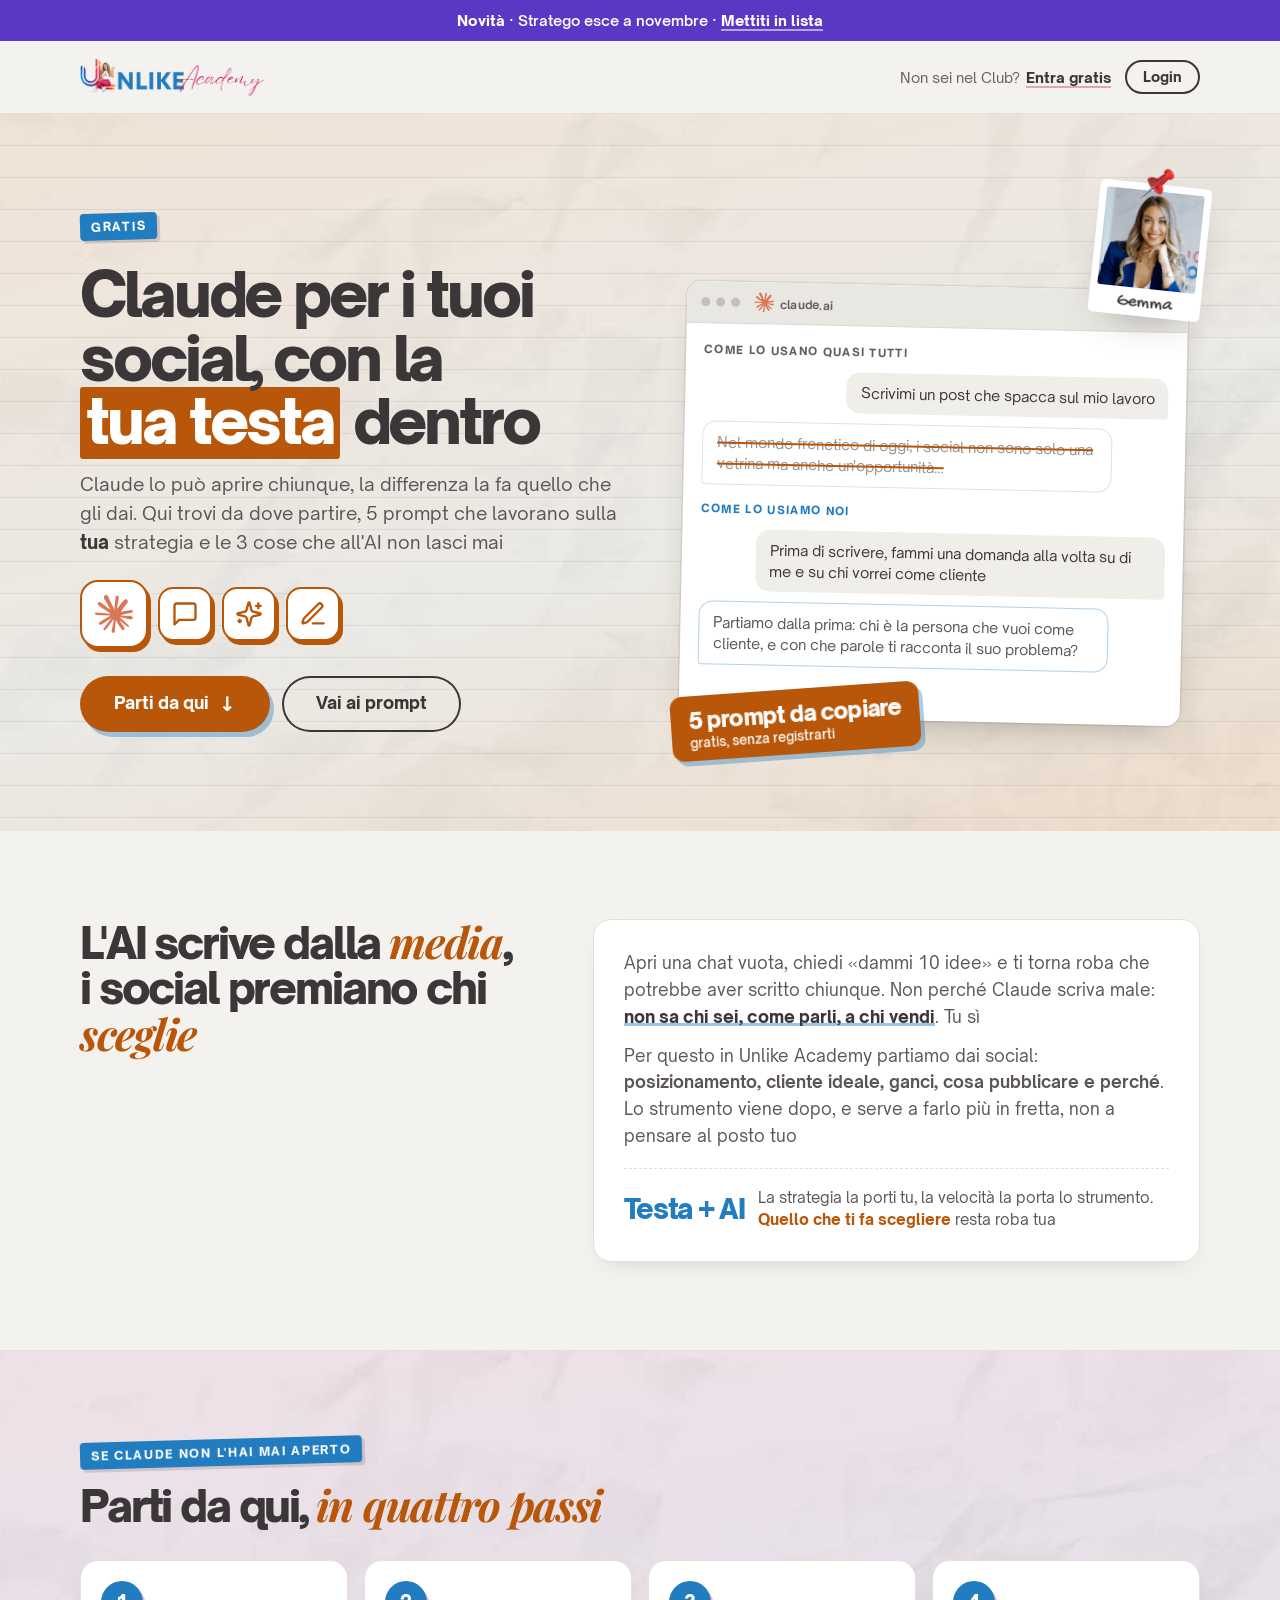
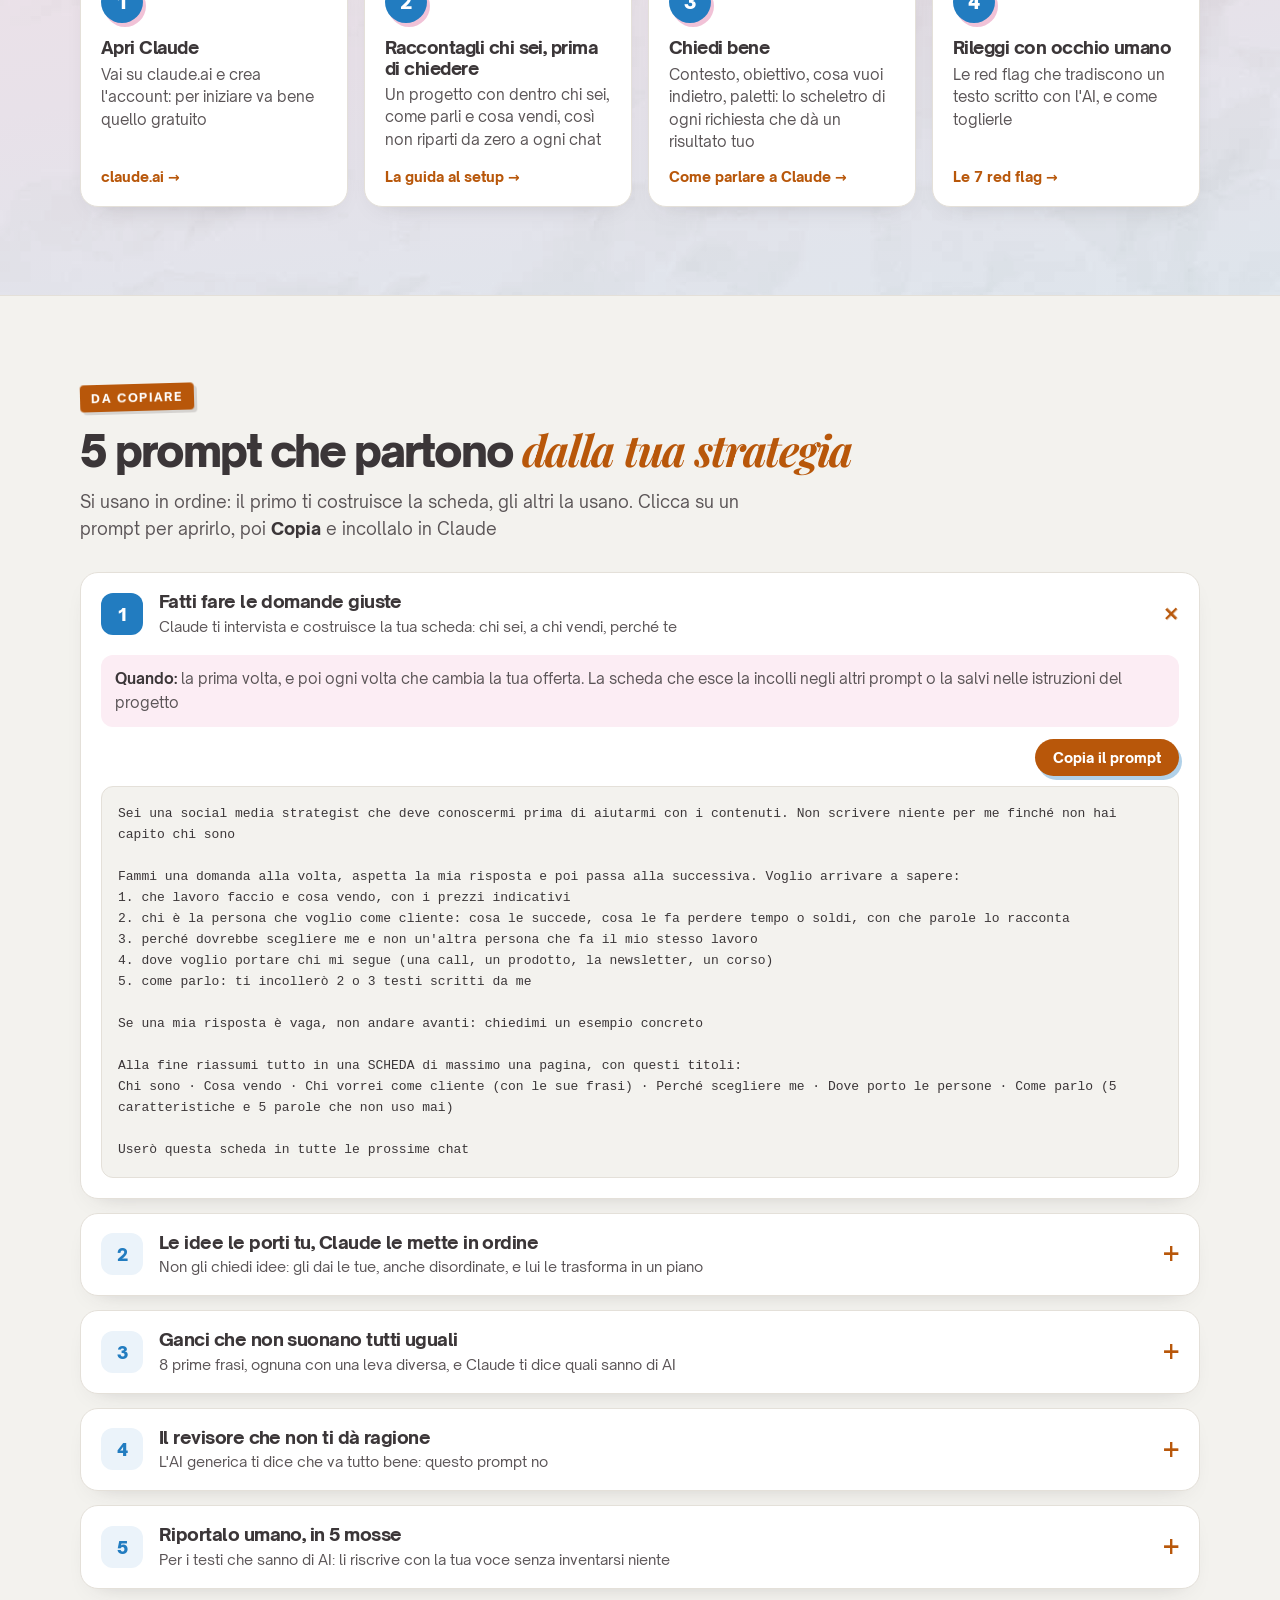
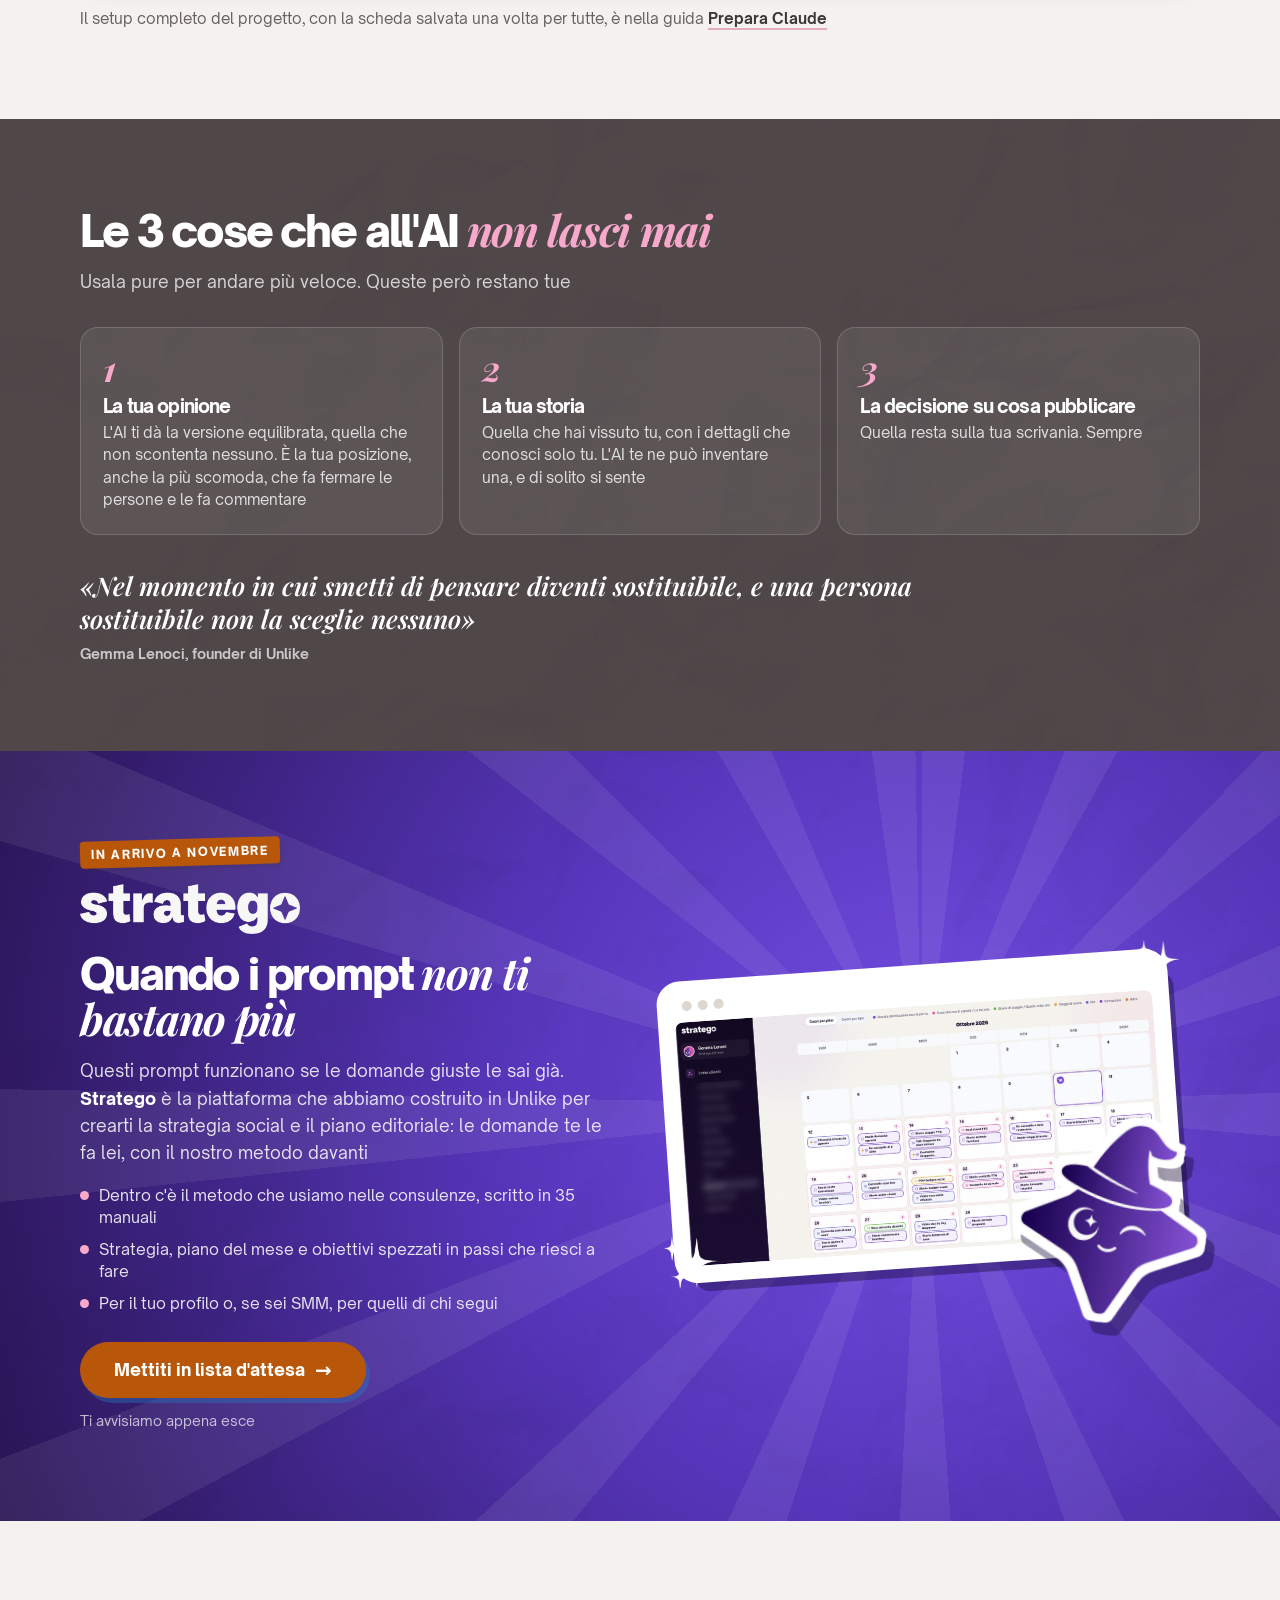
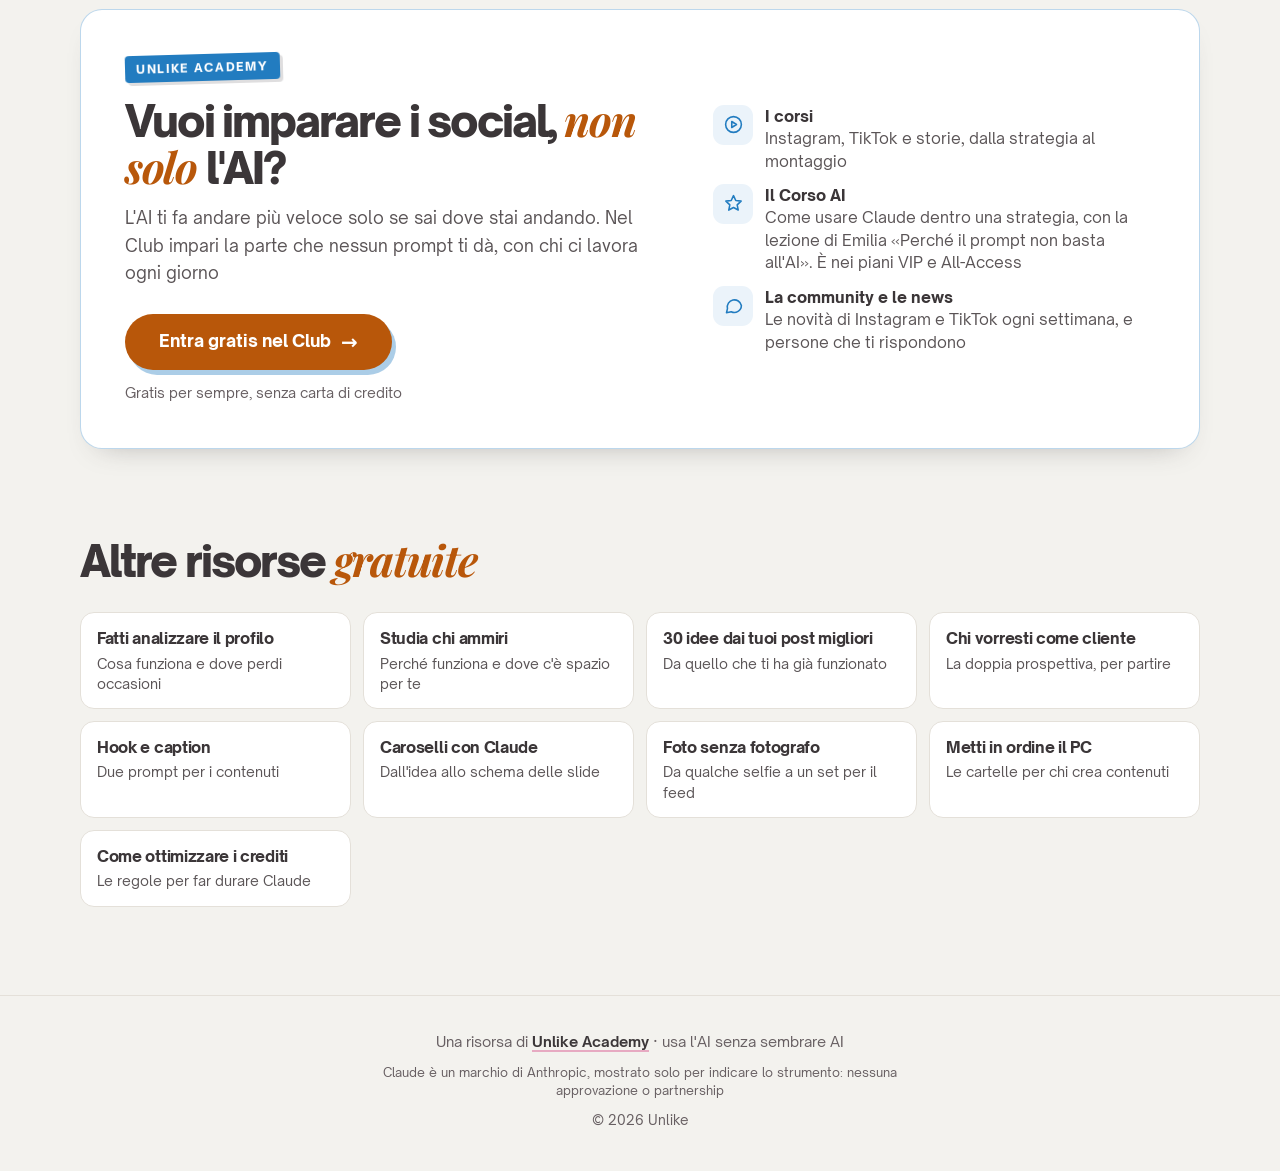
==== commit bb3b9d17: "Nuova pagina: Come ottimizzare i crediti di Claude (crediti.html), linkata da home e da prepara-clau" ====
--- a/index.html
+++ b/index.html
@@ -526,6 +526,7 @@
       <a href="caroselli.html"><b>Caroselli con Claude</b><span>Dall'idea allo schema delle slide</span></a>
       <a href="foto-ai.html"><b>Foto senza fotografo</b><span>Da qualche selfie a un set per il feed</span></a>
       <a href="organizza-pc.html"><b>Metti in ordine il PC</b><span>Le cartelle per chi crea contenuti</span></a>
+      <a href="crediti.html"><b>Come ottimizzare i crediti</b><span>Le regole per far durare Claude</span></a>
     </div>
   </div>
 </section>
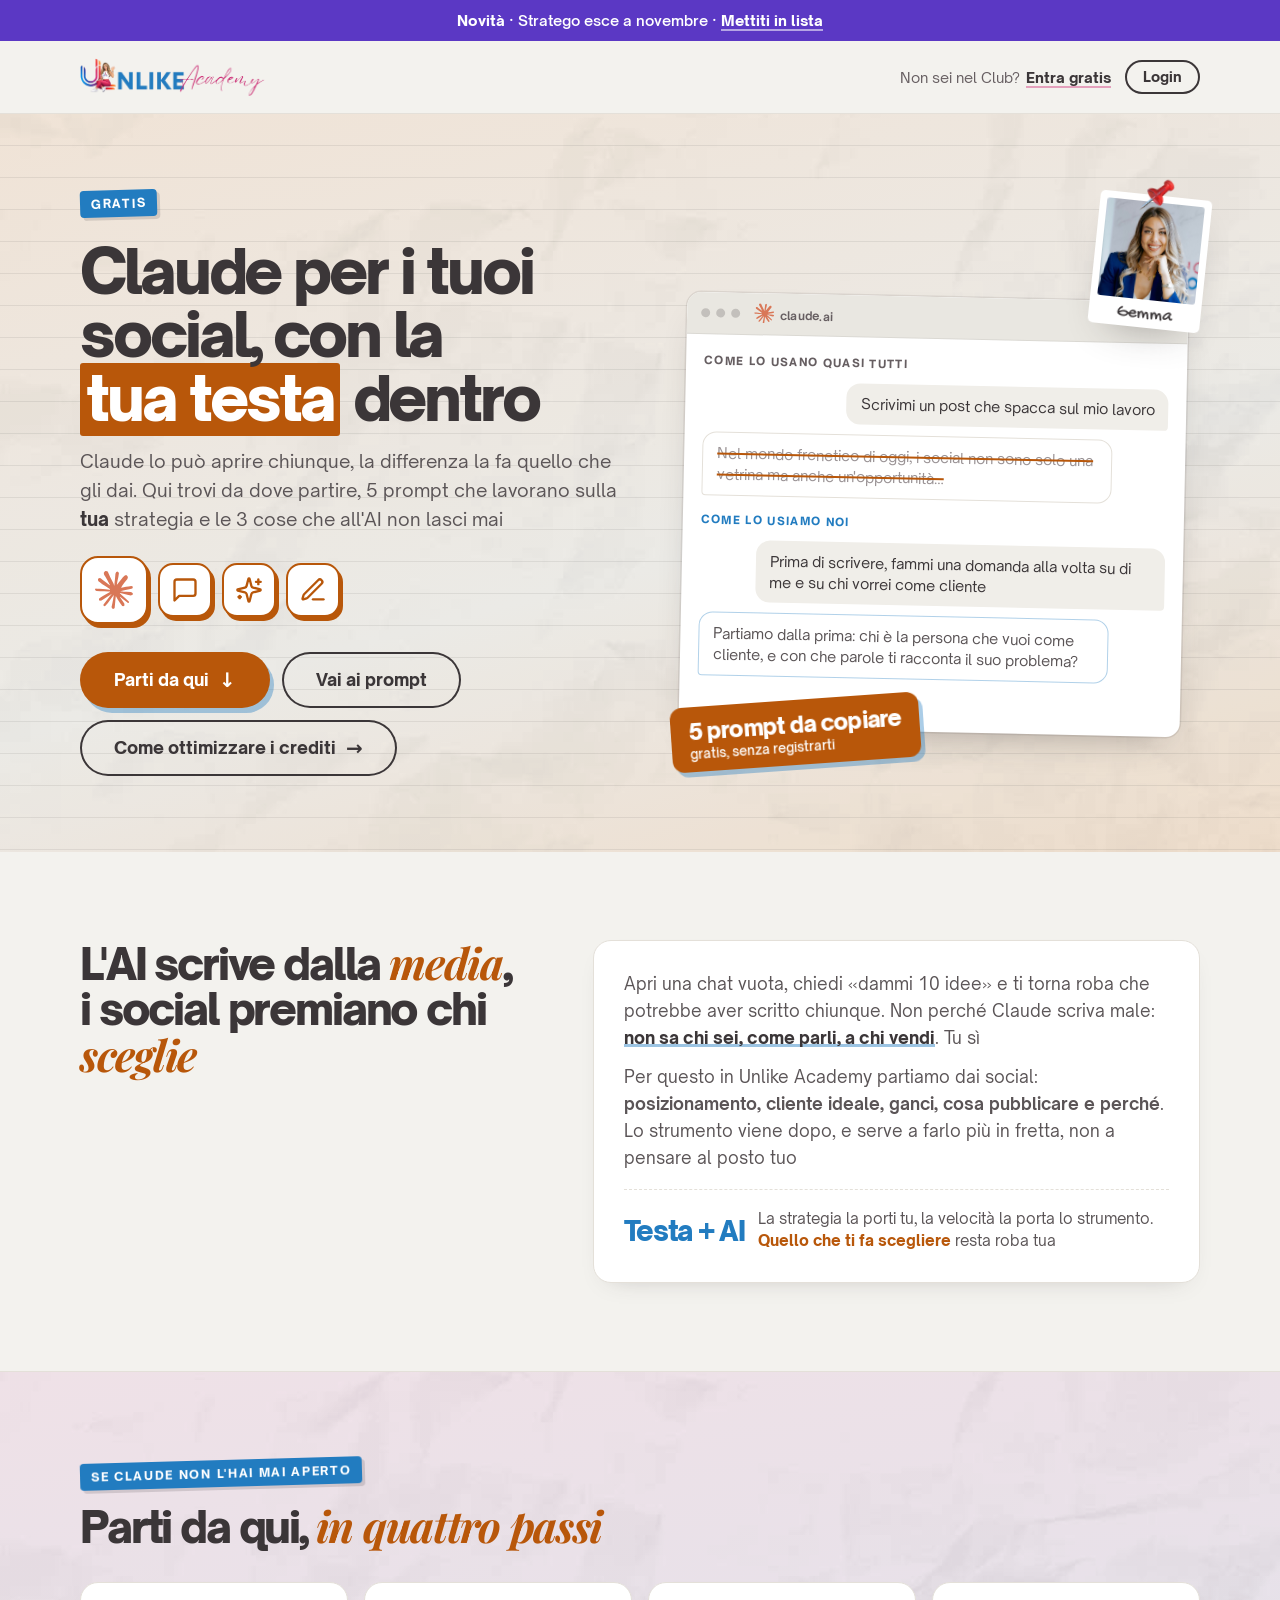
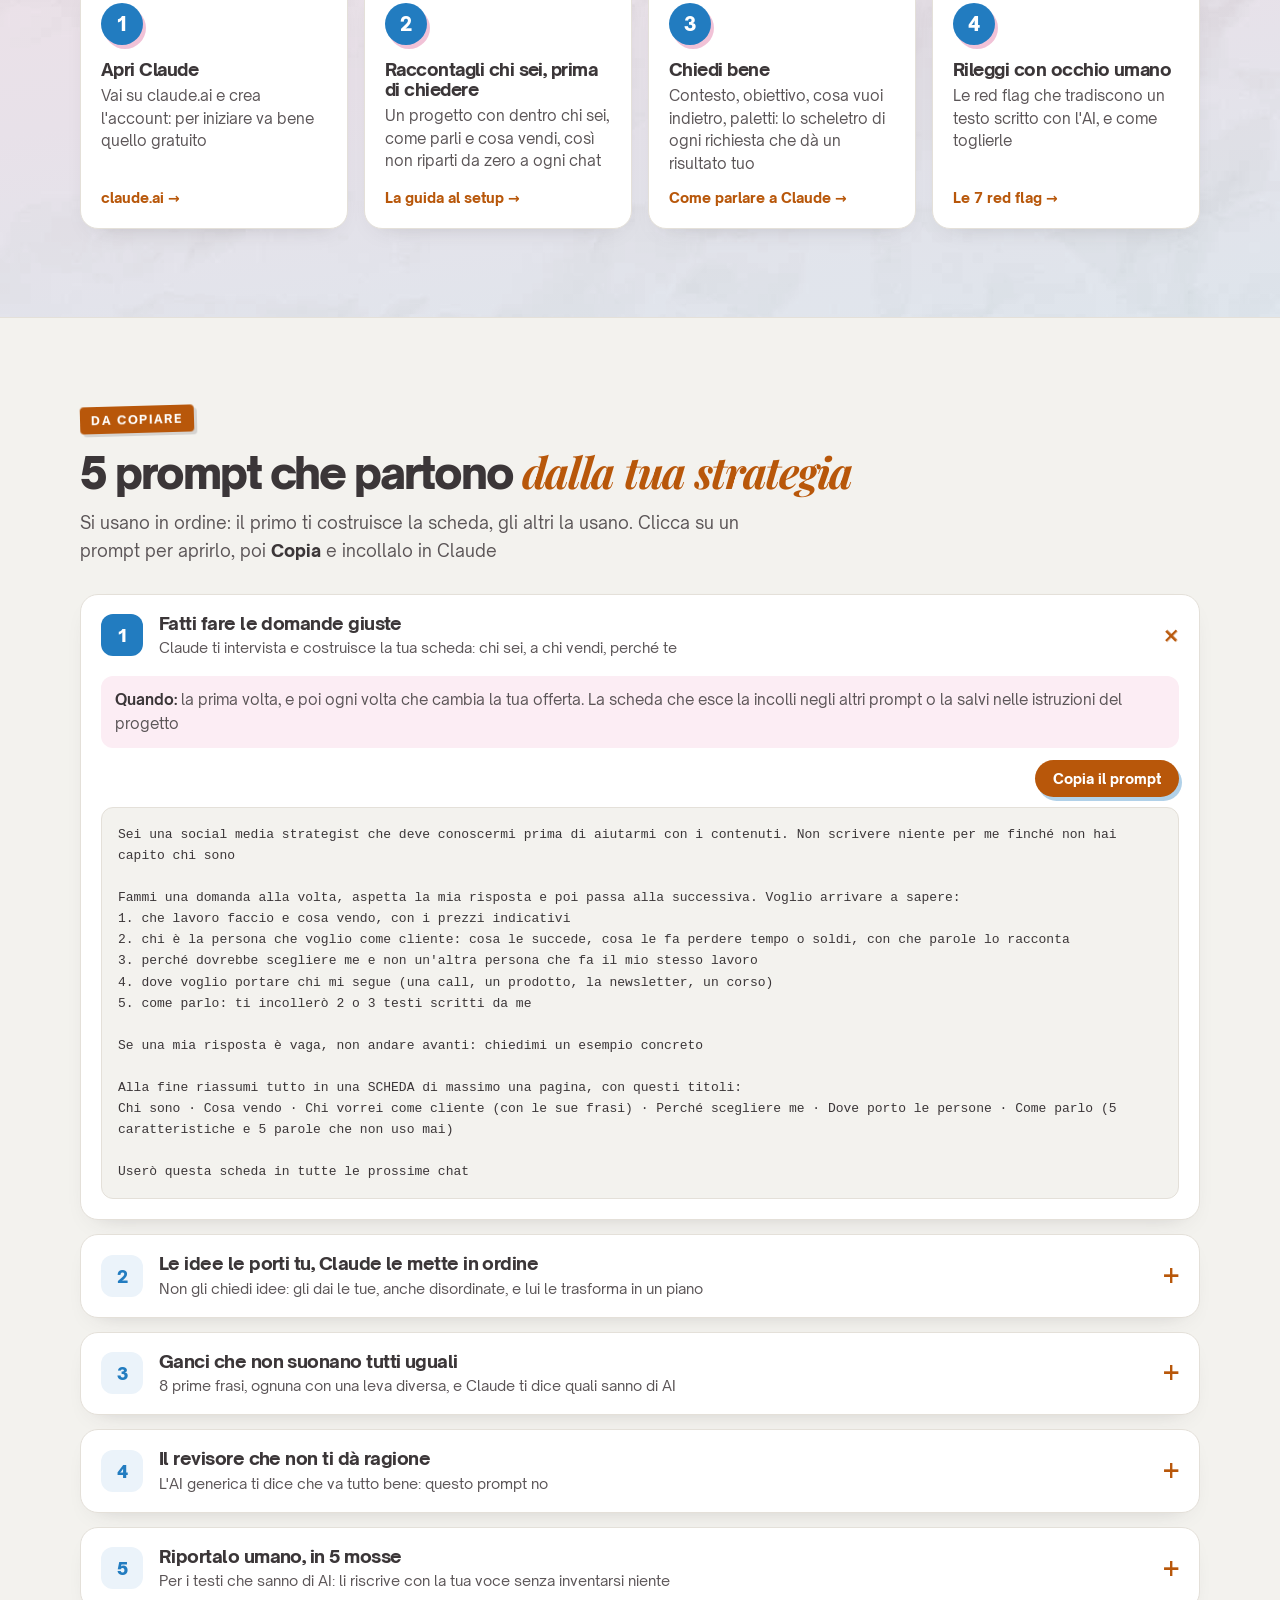
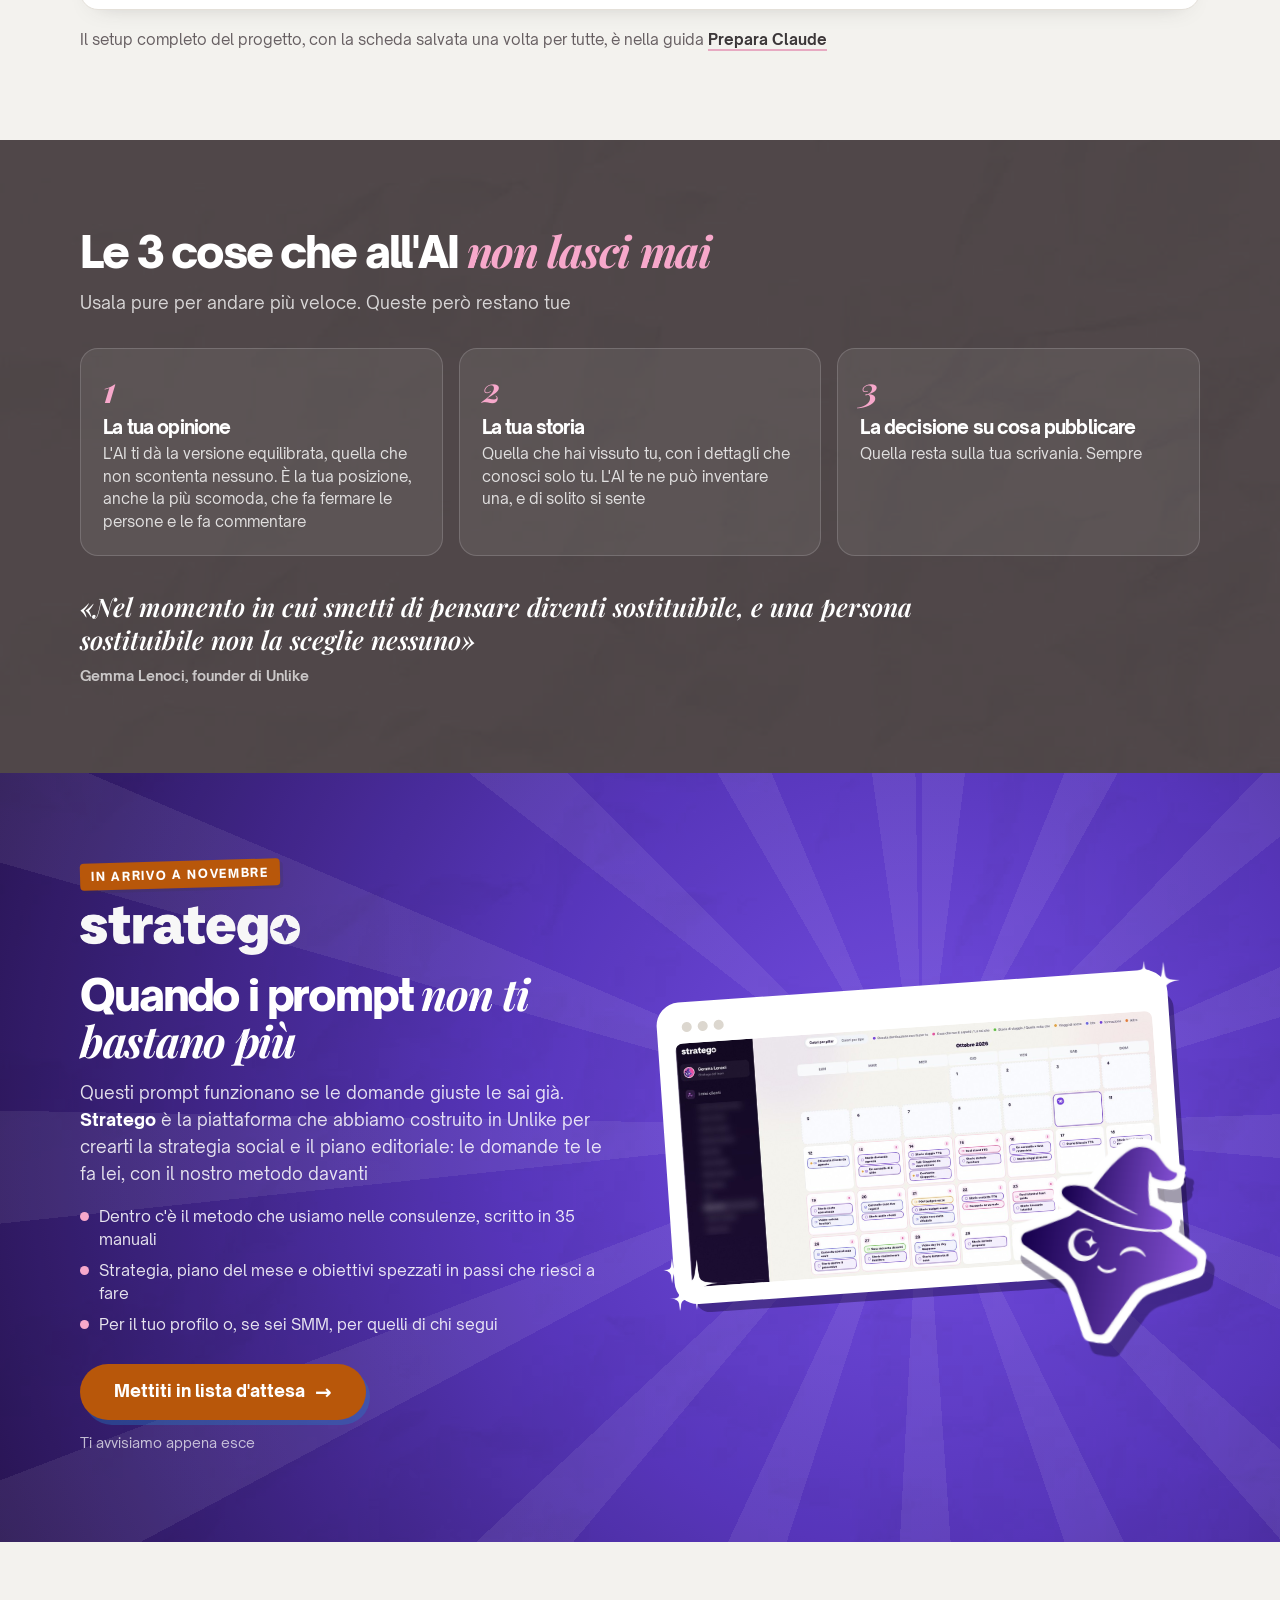
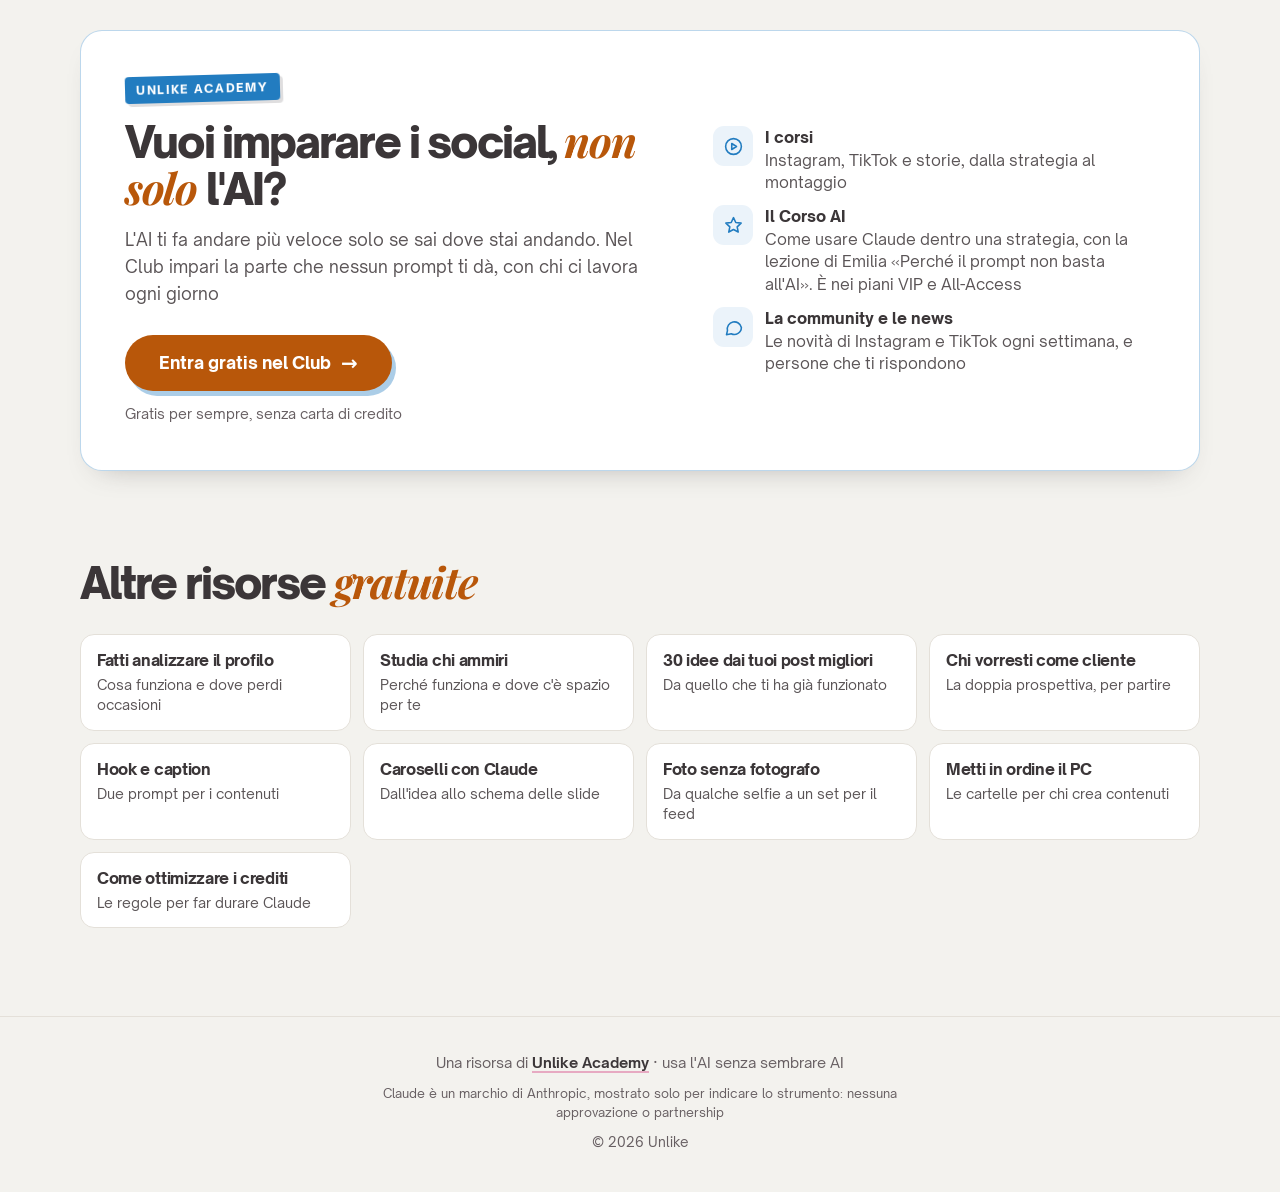
==== commit ea5cd4e3: "Home: pulsante «Come ottimizzare i crediti» in apertura, accanto a Parti da qui e Vai ai prompt Co-A" ====
--- a/index.html
+++ b/index.html
@@ -293,6 +293,7 @@
 </svg></span></div><div class="btns">
         <a class="btn" href="#parti">Parti da qui <span class="ar">&darr;</span></a>
         <a class="btn btn-linea" href="#prompt">Vai ai prompt</a>
+        <a class="btn btn-linea" href="crediti.html">Come ottimizzare i crediti <span class="ar">&rarr;</span></a>
       </div>
     </div>
     <div class="visual">
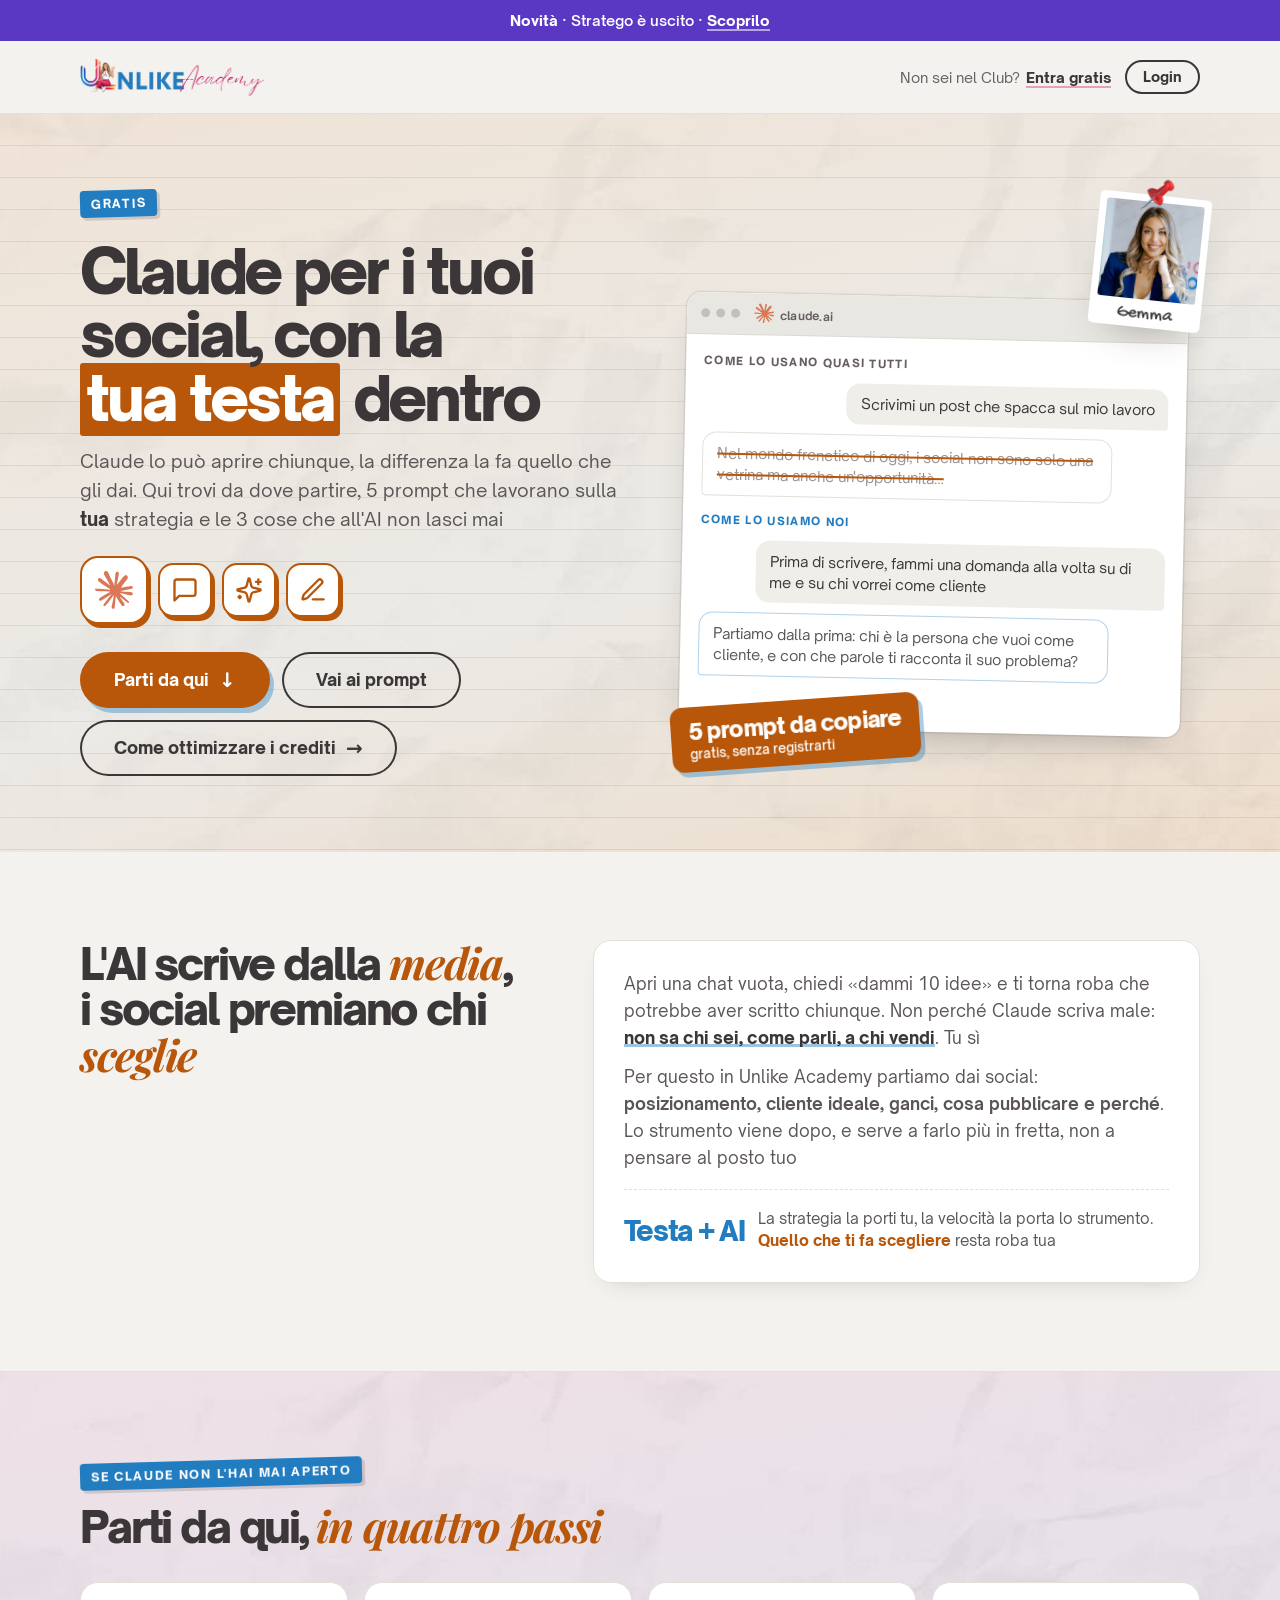
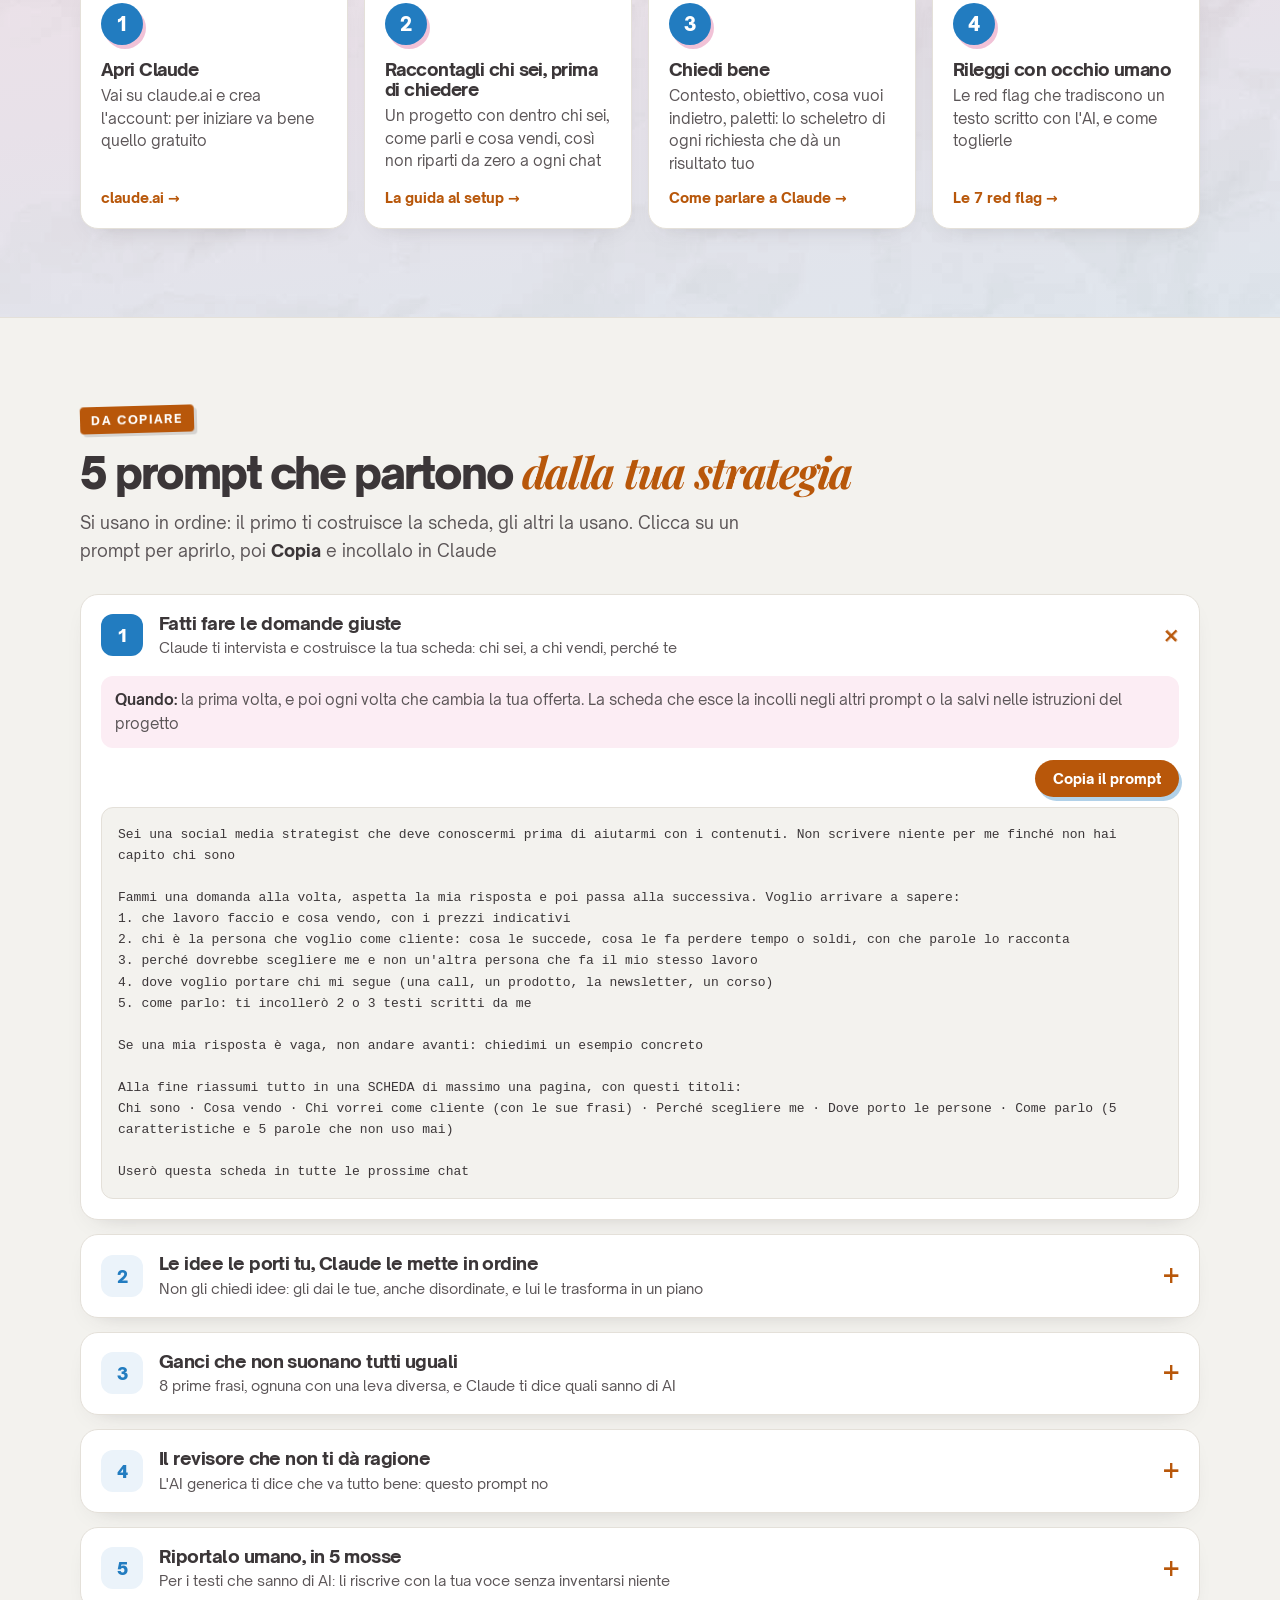
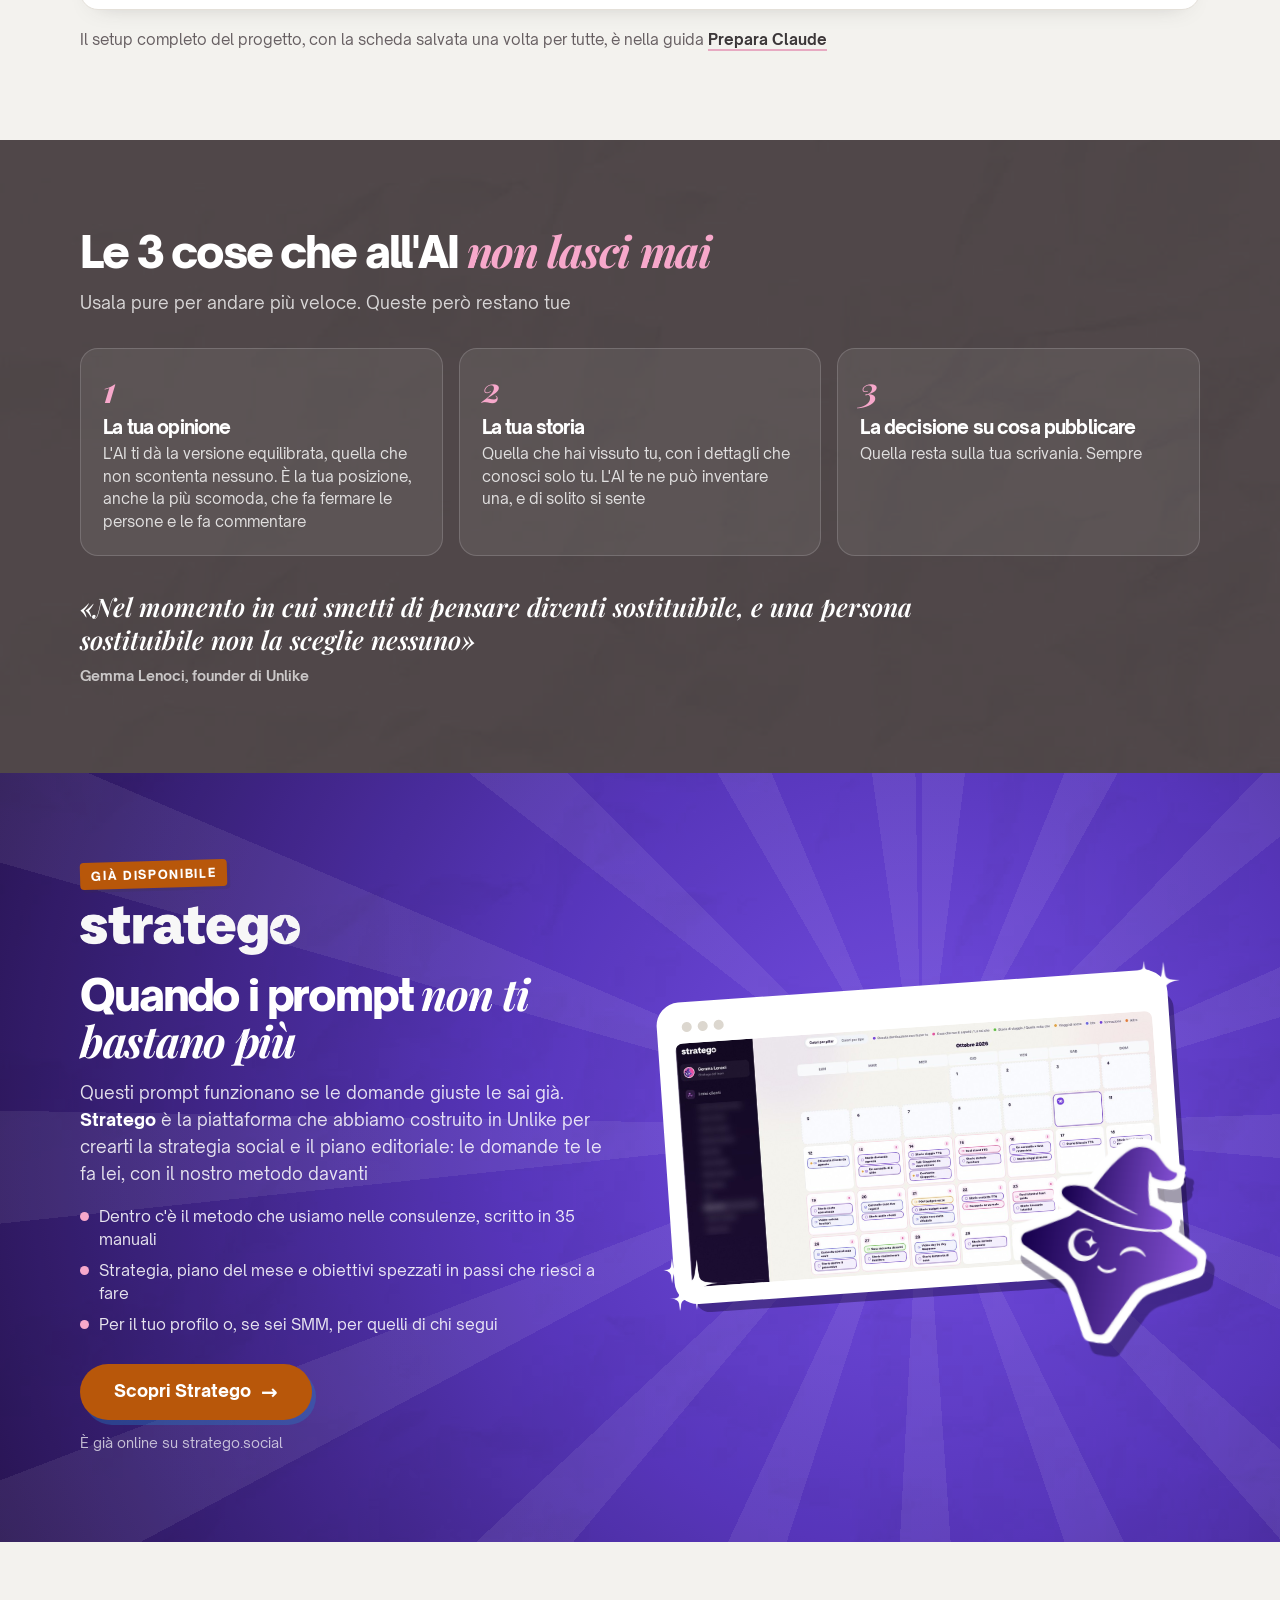
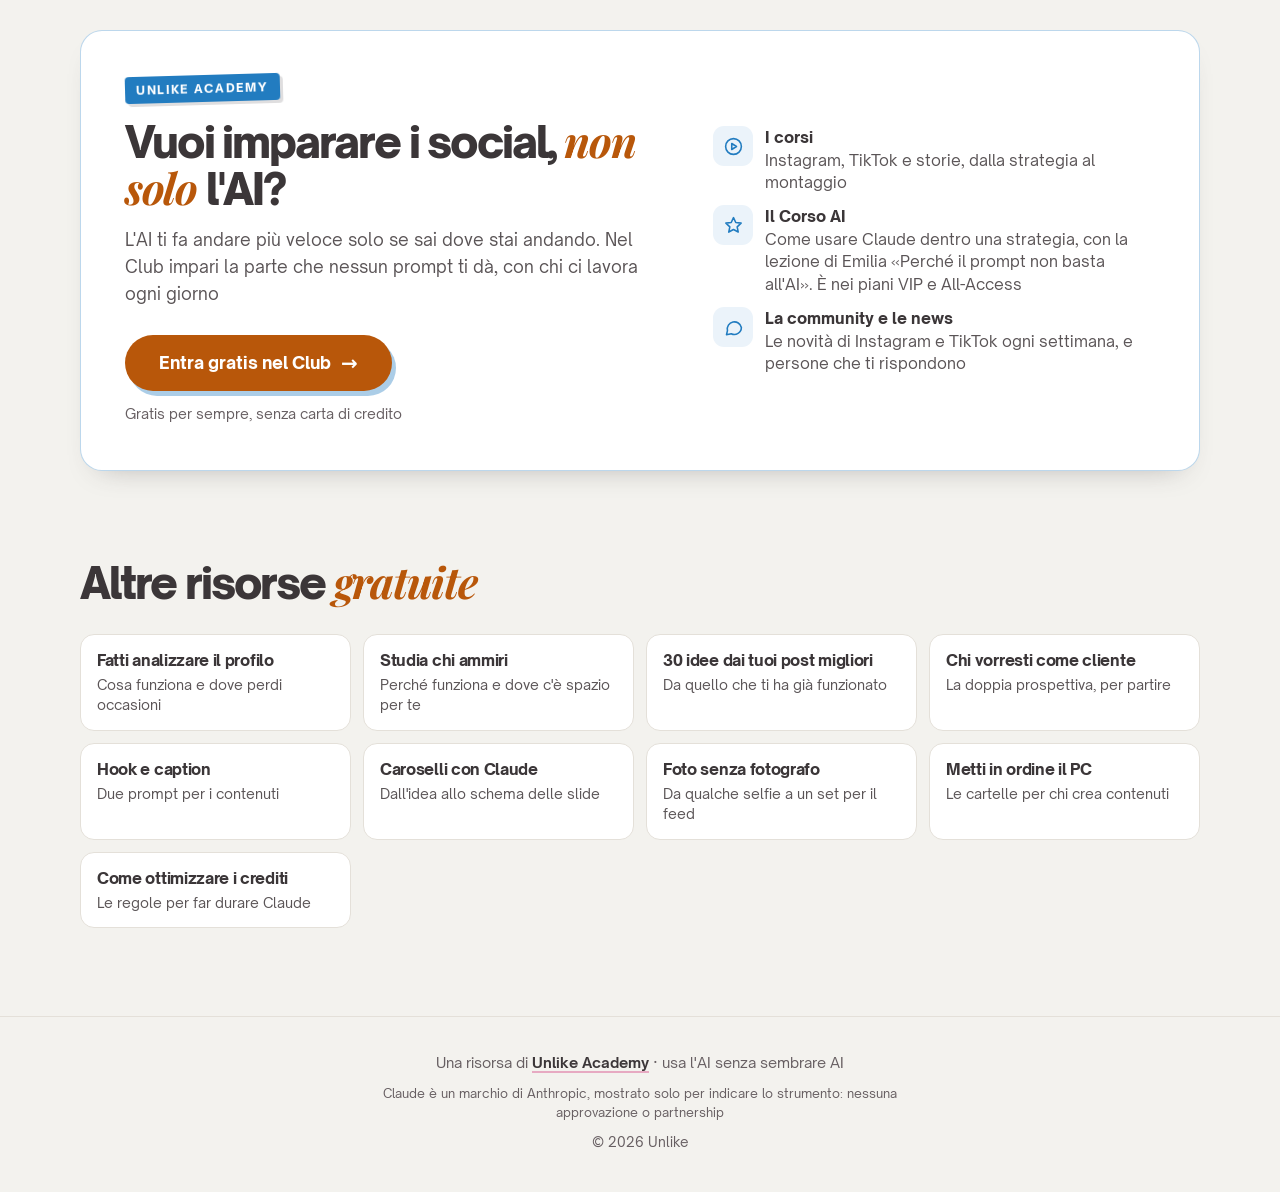
==== commit db23bdb5: "Stratego è uscito: via lista d'attesa e «in arrivo a novembre», pulsante Scopri Stratego Co-Authored" ====
--- a/index.html
+++ b/index.html
@@ -265,7 +265,7 @@
 </head>
 <body>
 
-<a class="strip" href="#stratego"><b>Novità</b> · Stratego esce a novembre · <u>Mettiti in lista</u></a>
+<a class="strip" href="#stratego"><b>Novità</b> · Stratego è uscito · <u>Scoprilo</u></a>
 
 <header class="wrap hd">
   <img src="assets/logo/logo.webp" alt="Unlike Academy" width="768" height="158">
@@ -475,7 +475,7 @@
 <section class="sec stratego" id="stratego">
   <div class="wrap">
     <div>
-      <span class="eyebrow rosa">In arrivo a novembre</span>
+      <span class="eyebrow rosa">Già disponibile</span>
       <img class="wm" src="assets/stratego/stratego-wordmark-bianco.png" alt="Stratego" width="800" height="179">
       <h2 class="sh">Quando i prompt <em>non ti bastano più</em></h2>
       <p class="lead">Questi prompt funzionano se le domande giuste le sai già. <b>Stratego</b> è la piattaforma che abbiamo costruito in Unlike per crearti la strategia social e il piano editoriale: le domande te le fa lei, con il nostro metodo davanti</p>
@@ -484,8 +484,8 @@
         <li>Strategia, piano del mese e obiettivi spezzati in passi che riesci a fare</li>
         <li>Per il tuo profilo o, se sei SMM, per quelli di chi segui</li>
       </ul>
-      <div class="btns"><a class="btn" href="https://stratego.social/?utm_source=aigratis&amp;utm_medium=banner&amp;utm_campaign=claude" target="_blank" rel="noopener">Mettiti in lista d'attesa <span class="ar">&rarr;</span></a></div>
-      <p class="micro">Ti avvisiamo appena esce</p>
+      <div class="btns"><a class="btn" href="https://stratego.social/?utm_source=aigratis&amp;utm_medium=banner&amp;utm_campaign=claude" target="_blank" rel="noopener">Scopri Stratego <span class="ar">&rarr;</span></a></div>
+      <p class="micro">È già online su stratego.social</p>
     </div>
     <div class="sv" aria-hidden="true">
       <div class="win"><img src="assets/stratego/app-calendario.jpg" alt="" width="1400" height="716"></div>
